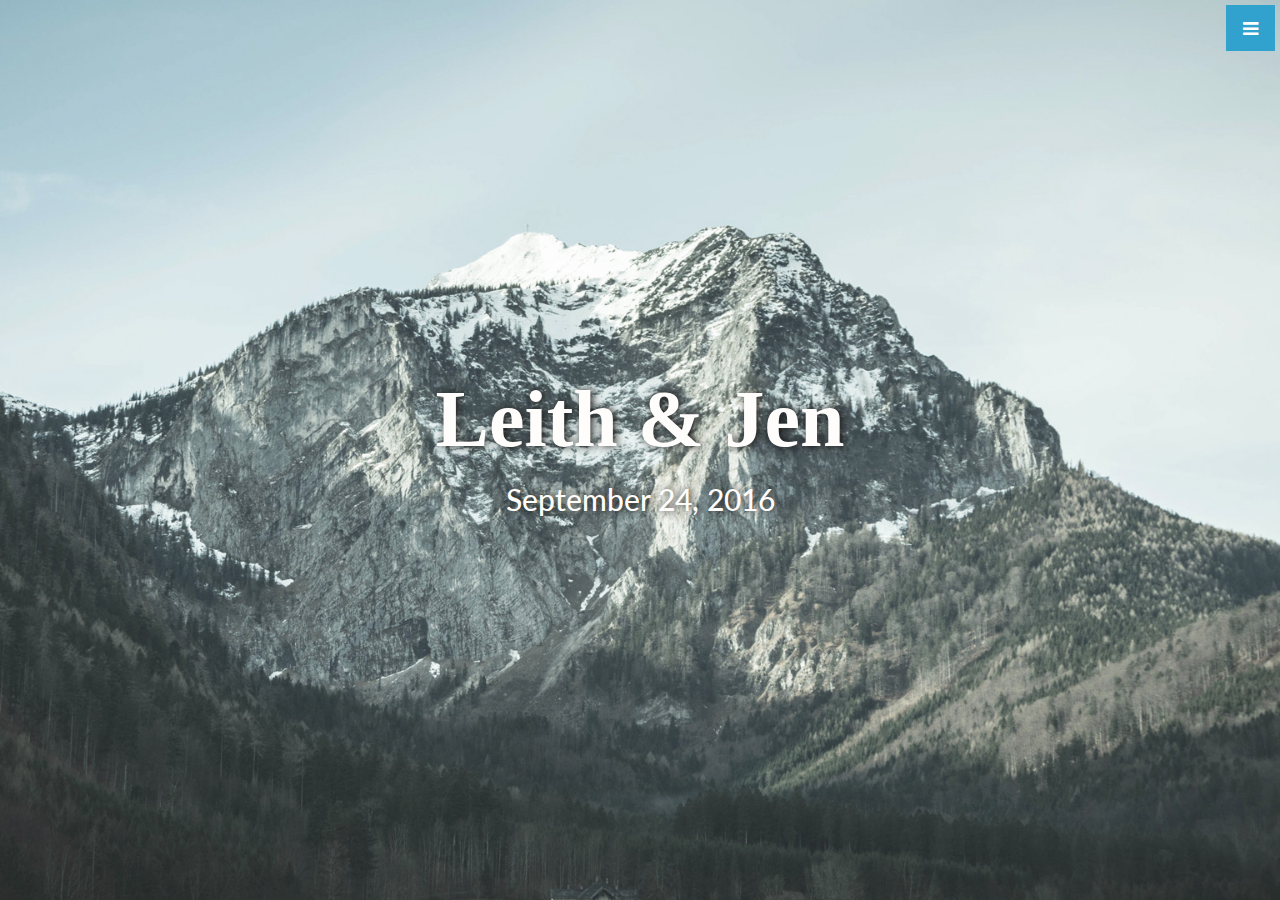
==== index.html @ 06c83283 "Leith & Jen" ====
<!DOCTYPE html>
<html lang="en">

<head>

    <meta charset="utf-8">
    <meta http-equiv="X-UA-Compatible" content="IE=edge">
    <meta name="viewport" content="width=device-width, initial-scale=1">
    <meta name="description" content="">
    <meta name="author" content="">

    <title>Leith &amp; Jen | September 2016</title>

    <!-- Bootstrap Core CSS -->
    <link href="css/bootstrap.min.css" rel="stylesheet">

    <!-- Custom CSS -->
    <link href="css/stylish-portfolio.css" rel="stylesheet">

    <!-- Custom Fonts -->
    <link href="font-awesome/css/font-awesome.min.css" rel="stylesheet" type="text/css">
    <link href='https://fonts.googleapis.com/css?family=Homemade+Apple|Lato:400,700,300' rel='stylesheet' type='text/css'>

    <!-- HTML5 Shim and Respond.js IE8 support of HTML5 elements and media queries -->
    <!-- WARNING: Respond.js doesn't work if you view the page via file:// -->
    <!--[if lt IE 9]>
        <script src="https://oss.maxcdn.com/libs/html5shiv/3.7.0/html5shiv.js"></script>
        <script src="https://oss.maxcdn.com/libs/respond.js/1.4.2/respond.min.js"></script>
    <![endif]-->

</head>

<body>

    <!-- Navigation -->
    <a id="menu-toggle" href="#" class="btn btn-dark btn-lg toggle"><i class="fa fa-bars"></i></a>
    <nav id="sidebar-wrapper">
        <ul class="sidebar-nav">
            <a id="menu-close" href="#" class="btn btn-light btn-lg pull-right toggle"><i class="fa fa-times"></i></a>
            <li class="sidebar-brand">
                <a href="index.html"  onclick = $("#menu-close").click(); >Leith &amp; Jen</a>
            </li>
            <li>
                <a href="index.html" onclick = $("#menu-close").click(); >Home</a>
            </li>
            <li>
                <a href="our-story.html" onclick = $("#menu-close").click(); >Our Story</a>
            </li>
            <li>
                <a href="wedding-party.html" onclick = $("#menu-close").click(); >The Wedding Party</a>
            </li>
            <li>
                <a href="location.html" onclick = $("#menu-close").click(); >Location &amp; Lodging</a>
            </li>
            <li>
                <a href="#" onclick = $("#menu-close").click(); >RSVP</a>
            </li>
        </ul>
    </nav>

    <!-- Header -->
    <header id="top" class="header">
        <div class="text-vertical-center">
            <h1>Leith &amp; Jen</h1>
            <h2>September 24, 2016</h2>
            <!--
            <br>
            <a href="#about" class="btn btn-dark btn-lg">Find Out More</a>
            -->
        </div>
    </header>

    <!-- About
    <section id="about" class="about">
        <div class="container">
            <div class="row">
                <div class="col-lg-12 text-center">
                    <h2>Stylish Portfolio is the perfect theme for your next project!</h2>
                    <p class="lead">This theme features some wonderful photography courtesy of <a target="_blank" href="http://join.deathtothestockphoto.com/">Death to the Stock Photo</a>.</p>
                </div>
            </div>
            -- /.row --
        </div>
        -- /.container --
    </section>

    -- Services --
    -- The circle icons use Font Awesome's stacked icon classes. For more information, visit http://fontawesome.io/examples/ --
    <section id="services" class="services bg-primary">
        <div class="container">
            <div class="row text-center">
                <div class="col-lg-10 col-lg-offset-1">
                    <h2>Our Services</h2>
                    <hr class="small">
                    <div class="row">
                        <div class="col-md-3 col-sm-6">
                            <div class="service-item">
                                <span class="fa-stack fa-4x">
                                <i class="fa fa-circle fa-stack-2x"></i>
                                <i class="fa fa-cloud fa-stack-1x text-primary"></i>
                            </span>
                                <h4>
                                    <strong>Service Name</strong>
                                </h4>
                                <p>Lorem ipsum dolor sit amet, consectetur adipisicing elit.</p>
                                <a href="#" class="btn btn-light">Learn More</a>
                            </div>
                        </div>
                        <div class="col-md-3 col-sm-6">
                            <div class="service-item">
                                <span class="fa-stack fa-4x">
                                <i class="fa fa-circle fa-stack-2x"></i>
                                <i class="fa fa-compass fa-stack-1x text-primary"></i>
                            </span>
                                <h4>
                                    <strong>Service Name</strong>
                                </h4>
                                <p>Lorem ipsum dolor sit amet, consectetur adipisicing elit.</p>
                                <a href="#" class="btn btn-light">Learn More</a>
                            </div>
                        </div>
                        <div class="col-md-3 col-sm-6">
                            <div class="service-item">
                                <span class="fa-stack fa-4x">
                                <i class="fa fa-circle fa-stack-2x"></i>
                                <i class="fa fa-flask fa-stack-1x text-primary"></i>
                            </span>
                                <h4>
                                    <strong>Service Name</strong>
                                </h4>
                                <p>Lorem ipsum dolor sit amet, consectetur adipisicing elit.</p>
                                <a href="#" class="btn btn-light">Learn More</a>
                            </div>
                        </div>
                        <div class="col-md-3 col-sm-6">
                            <div class="service-item">
                                <span class="fa-stack fa-4x">
                                <i class="fa fa-circle fa-stack-2x"></i>
                                <i class="fa fa-shield fa-stack-1x text-primary"></i>
                            </span>
                                <h4>
                                    <strong>Service Name</strong>
                                </h4>
                                <p>Lorem ipsum dolor sit amet, consectetur adipisicing elit.</p>
                                <a href="#" class="btn btn-light">Learn More</a>
                            </div>
                        </div>
                    </div>
                    -- /.row (nested) --
                </div>
                -- /.col-lg-10 --
            </div>
            -- /.row --
        </div>
        -- /.container --
    </section>

    -- Callout --
    <aside class="callout">
        <div class="text-vertical-center">
            <h1>Vertically Centered Text</h1>
        </div>
    </aside>

    -- Portfolio --
    <section id="portfolio" class="portfolio">
        <div class="container">
            <div class="row">
                <div class="col-lg-10 col-lg-offset-1 text-center">
                    <h2>Our Work</h2>
                    <hr class="small">
                    <div class="row">
                        <div class="col-md-6">
                            <div class="portfolio-item">
                                <a href="#">
                                    <img class="img-portfolio img-responsive" src="img/portfolio-1.jpg">
                                </a>
                            </div>
                        </div>
                        <div class="col-md-6">
                            <div class="portfolio-item">
                                <a href="#">
                                    <img class="img-portfolio img-responsive" src="img/portfolio-2.jpg">
                                </a>
                            </div>
                        </div>
                        <div class="col-md-6">
                            <div class="portfolio-item">
                                <a href="#">
                                    <img class="img-portfolio img-responsive" src="img/portfolio-3.jpg">
                                </a>
                            </div>
                        </div>
                        <div class="col-md-6">
                            <div class="portfolio-item">
                                <a href="#">
                                    <img class="img-portfolio img-responsive" src="img/portfolio-4.jpg">
                                </a>
                            </div>
                        </div>
                    </div>
                    -- /.row (nested) --
                    <a href="#" class="btn btn-dark">View More Items</a>
                </div>
                -- /.col-lg-10 --
            </div>
            -- /.row --
        </div>
        -- /.container --
    </section>

    -- Call to Action --
    <aside class="call-to-action bg-primary">
        <div class="container">
            <div class="row">
                <div class="col-lg-12 text-center">
                    <h3>The buttons below are impossible to resist.</h3>
                    <a href="#" class="btn btn-lg btn-light">Click Me!</a>
                    <a href="#" class="btn btn-lg btn-dark">Look at Me!</a>
                </div>
            </div>
        </div>
    </aside>
-->


    <!-- Footer --
    <footer>
        <div class="container">
            <div class="row">
                <div class="col-lg-10 col-lg-offset-1 text-center">
                    <h4><strong>Start Bootstrap</strong>
                    </h4>
                    <p>3481 Melrose Place<br>Beverly Hills, CA 90210</p>
                    <ul class="list-unstyled">
                        <li><i class="fa fa-phone fa-fw"></i> (123) 456-7890</li>
                        <li><i class="fa fa-envelope-o fa-fw"></i>  <a href="mailto:name@example.com">name@example.com</a>
                        </li>
                    </ul>
                    <br>
                    <ul class="list-inline">
                        <li>
                            <a href="#"><i class="fa fa-facebook fa-fw fa-3x"></i></a>
                        </li>
                        <li>
                            <a href="#"><i class="fa fa-twitter fa-fw fa-3x"></i></a>
                        </li>
                        <li>
                            <a href="#"><i class="fa fa-dribbble fa-fw fa-3x"></i></a>
                        </li>
                    </ul>
                    <hr class="small">
                    <p class="text-muted">Copyright &copy; Your Website 2014</p>
                </div>
            </div>
        </div>
    </footer>
    -->

    <!-- jQuery -->
    <script src="js/jquery.js"></script>

    <!-- Bootstrap Core JavaScript -->
    <script src="js/bootstrap.min.js"></script>

    <!-- Custom Theme JavaScript -->
    <script>
    // Closes the sidebar menu
    $("#menu-close").click(function(e) {
        e.preventDefault();
        $("#sidebar-wrapper").toggleClass("active");
    });

    // Opens the sidebar menu
    $("#menu-toggle").click(function(e) {
        e.preventDefault();
        $("#sidebar-wrapper").toggleClass("active");
    });

    // Scrolls to the selected menu item on the page
    $(function() {
        $('a[href*=#]:not([href=#])').click(function() {
            if (location.pathname.replace(/^\//, '') == this.pathname.replace(/^\//, '') || location.hostname == this.hostname) {

                var target = $(this.hash);
                target = target.length ? target : $('[name=' + this.hash.slice(1) + ']');
                if (target.length) {
                    $('html,body').animate({
                        scrollTop: target.offset().top
                    }, 1000);
                    return false;
                }
            }
        });
    });
    </script>

</body>

</html>
---- css/stylish-portfolio.css ----
/*!
 * Start Bootstrap - Stylish Portfolio Bootstrap Theme (http://startbootstrap.com)
 * Code licensed under the Apache License v2.0.
 * For details, see http://www.apache.org/licenses/LICENSE-2.0.
 */

/* Global Styles */

html,
body {
    width: 100%;
    height: 100%;
}

body {
    font-family: "Lato","Helvetica Neue",Helvetica,Arial,sans-serif;
    font-weight: 300;
    font-size: 1.6em;
    line-height: 1.5;
}

.header h1 {
    font-family: 'Homemade Apple', cursive;
}

.text-vertical-center {
    display: table-cell;
    text-align: center;
    vertical-align: middle;
}

.text-vertical-center h1 {
    margin: 0;
    padding: 0;
    font-size: 4.5em;
    font-weight: 700;
}

.bg-primary {
    background-color: #162c9f;
}

.text-muted {
    line-height: 1.4;
}

/* Custom Button Styles */

.btn-dark {
    border-radius: 0;
    color: #fff;
    background-color: #31a2ce;
}

.btn-dark:hover,
.btn-dark:focus,
.btn-dark:active {
    color: #fff;
    background-color: rgba(0,0,0,0.7);
}

.btn-light {
    border-radius: 0;
    color: #333;
    background-color: rgb(255,255,255);
}

.btn-light:hover,
.btn-light:focus,
.btn-light:active {
    color: #333;
    background-color: rgba(255,255,255,0.8);
}

/* Custom Horizontal Rule */

hr.small {
    max-width: 100px;
}

/* Side Menu */

#sidebar-wrapper {
    z-index: 1000;
    position: fixed;
    right: 0;
    width: 250px;
    height: 100%;
    margin-right: -250px;
    overflow-y: auto;
    background: #222;
    -webkit-transition: all 0.4s ease 0s;
    -moz-transition: all 0.4s ease 0s;
    -ms-transition: all 0.4s ease 0s;
    -o-transition: all 0.4s ease 0s;
    transition: all 0.4s ease 0s;
}

.sidebar-nav {
    position: absolute;
    top: 0;
    width: 250px;
    margin: 0;
    padding: 0;
    list-style: none;
}

.sidebar-nav li {
    text-indent: 20px;
    line-height: 40px;
}

.sidebar-nav li a {
    display: block;
    text-decoration: none;
    color: #999;
}

.sidebar-nav li a:hover {
    text-decoration: none;
    color: #fff;
    background: rgba(255,255,255,0.2);
}

.sidebar-nav li a:active,
.sidebar-nav li a:focus {
    text-decoration: none;
}

.sidebar-nav > .sidebar-brand {
    height: 55px;
    font-size: 18px;
    line-height: 55px;
}

.sidebar-nav > .sidebar-brand a {
    color: #999;
}

.sidebar-nav > .sidebar-brand a:hover {
    color: #fff;
    background: none;
}

#menu-toggle {
    z-index: 1;
    position: fixed;
    top: 0;
    right: 0;
}

#sidebar-wrapper.active {
    right: 250px;
    width: 250px;
    -webkit-transition: all 0.4s ease 0s;
    -moz-transition: all 0.4s ease 0s;
    -ms-transition: all 0.4s ease 0s;
    -o-transition: all 0.4s ease 0s;
    transition: all 0.4s ease 0s;
}

.toggle {
    margin: 5px 5px 0 0;
}

/* Header */

.header {
    color: #fefdfb;
    text-shadow: 2px 0px 9px #191715;
    display: table;
    position: relative;
    width: 100%;
    height: 100%;
    background: url(../img/bg.jpg) no-repeat center center scroll;
    -webkit-background-size: cover;
    -moz-background-size: cover;
    background-size: cover;
    -o-background-size: cover;
}

/* About */

.about {
    padding: 50px 0;
}

/* Services */

.services {
    padding: 50px 0;
}

.service-item {
    margin-bottom: 30px;
}

/* Callout */

.callout {
    display: table;
    width: 100%;
    height: 400px;
    color: #fff;
    background: url(../img/callout.jpg) no-repeat center center scroll;
    -webkit-background-size: cover;
    -moz-background-size: cover;
    background-size: cover;
    -o-background-size: cover;
}

/* Portfolio */

.portfolio {
    padding: 50px 0;
}

.portfolio-item {
    margin-bottom: 30px;
}

.img-portfolio {
    margin: 0 auto;
}

.img-portfolio:hover {
    opacity: 0.8;
}

/* Call to Action */

.call-to-action {
    padding: 50px 0;
}

.call-to-action .btn {
    margin: 10px;
}

/* Map */

.map {
    height: 500px;
}

@media(max-width:768px) {
    .map {
        height: 75%;
    }
}

/* Footer */

footer {
    padding: 100px 0;
}


@media(min-width:768px) {
    .header h1 {
        font-size: 80px;
    }
}
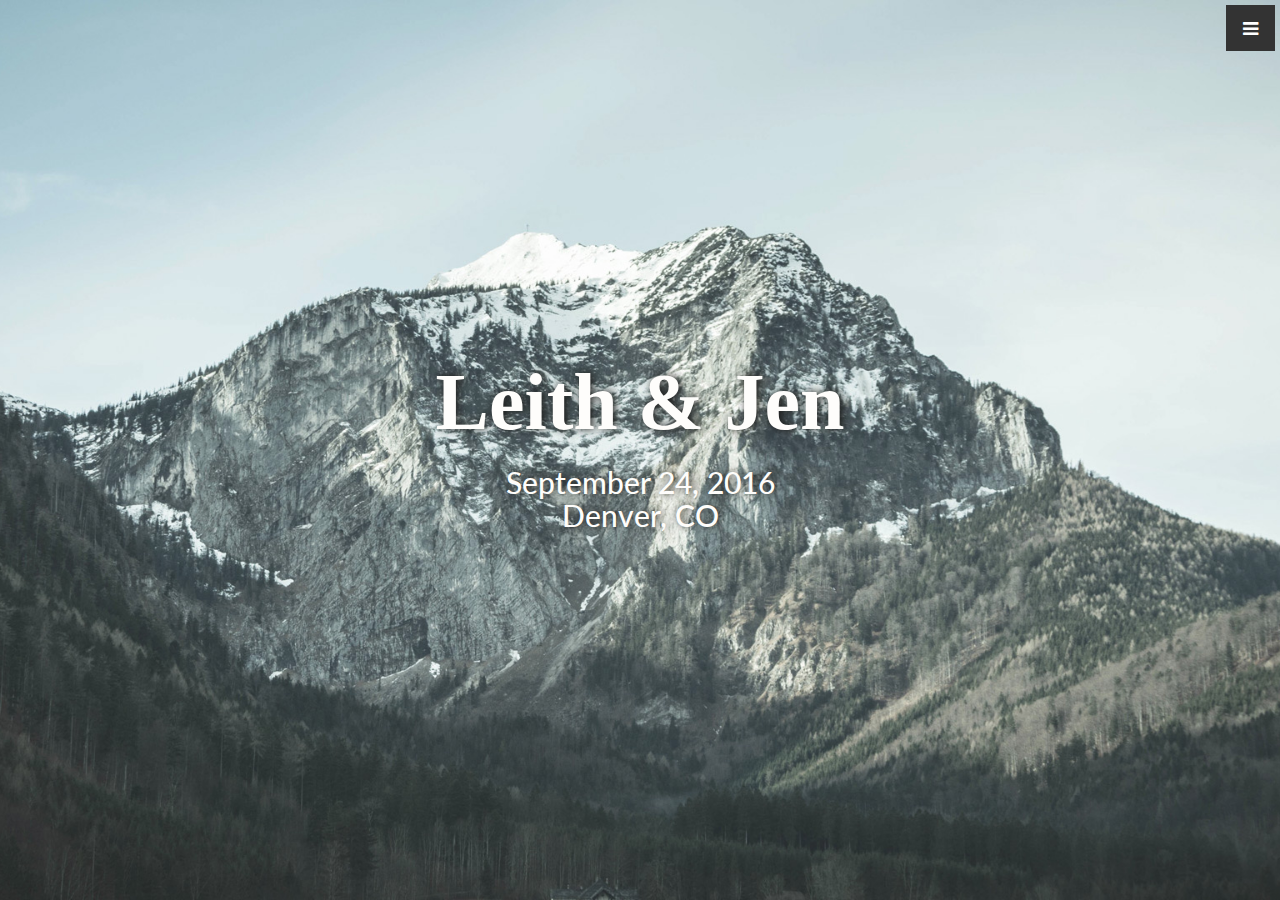
==== commit c2a64ed2: "Denver" ====
--- a/index.html
+++ b/index.html
@@ -62,7 +62,8 @@
     <header id="top" class="header">
         <div class="text-vertical-center">
             <h1>Leith &amp; Jen</h1>
-            <h2>September 24, 2016</h2>
+            <h2>September 24, 2016<br />
+                Denver, CO</h2>
             <!--
             <br>
             <a href="#about" class="btn btn-dark btn-lg">Find Out More</a>
--- a/css/stylish-portfolio.css
+++ b/css/stylish-portfolio.css
@@ -49,7 +49,7 @@
 .btn-dark {
     border-radius: 0;
     color: #fff;
-    background-color: #31a2ce;
+    background-color: #333;
 }
 
 .btn-dark:hover,
@@ -61,8 +61,8 @@
 
 .btn-light {
     border-radius: 0;
-    color: #333;
-    background-color: rgb(255,255,255);
+    color: #fff;
+    background-color: #31a2ce;
 }
 
 .btn-light:hover,
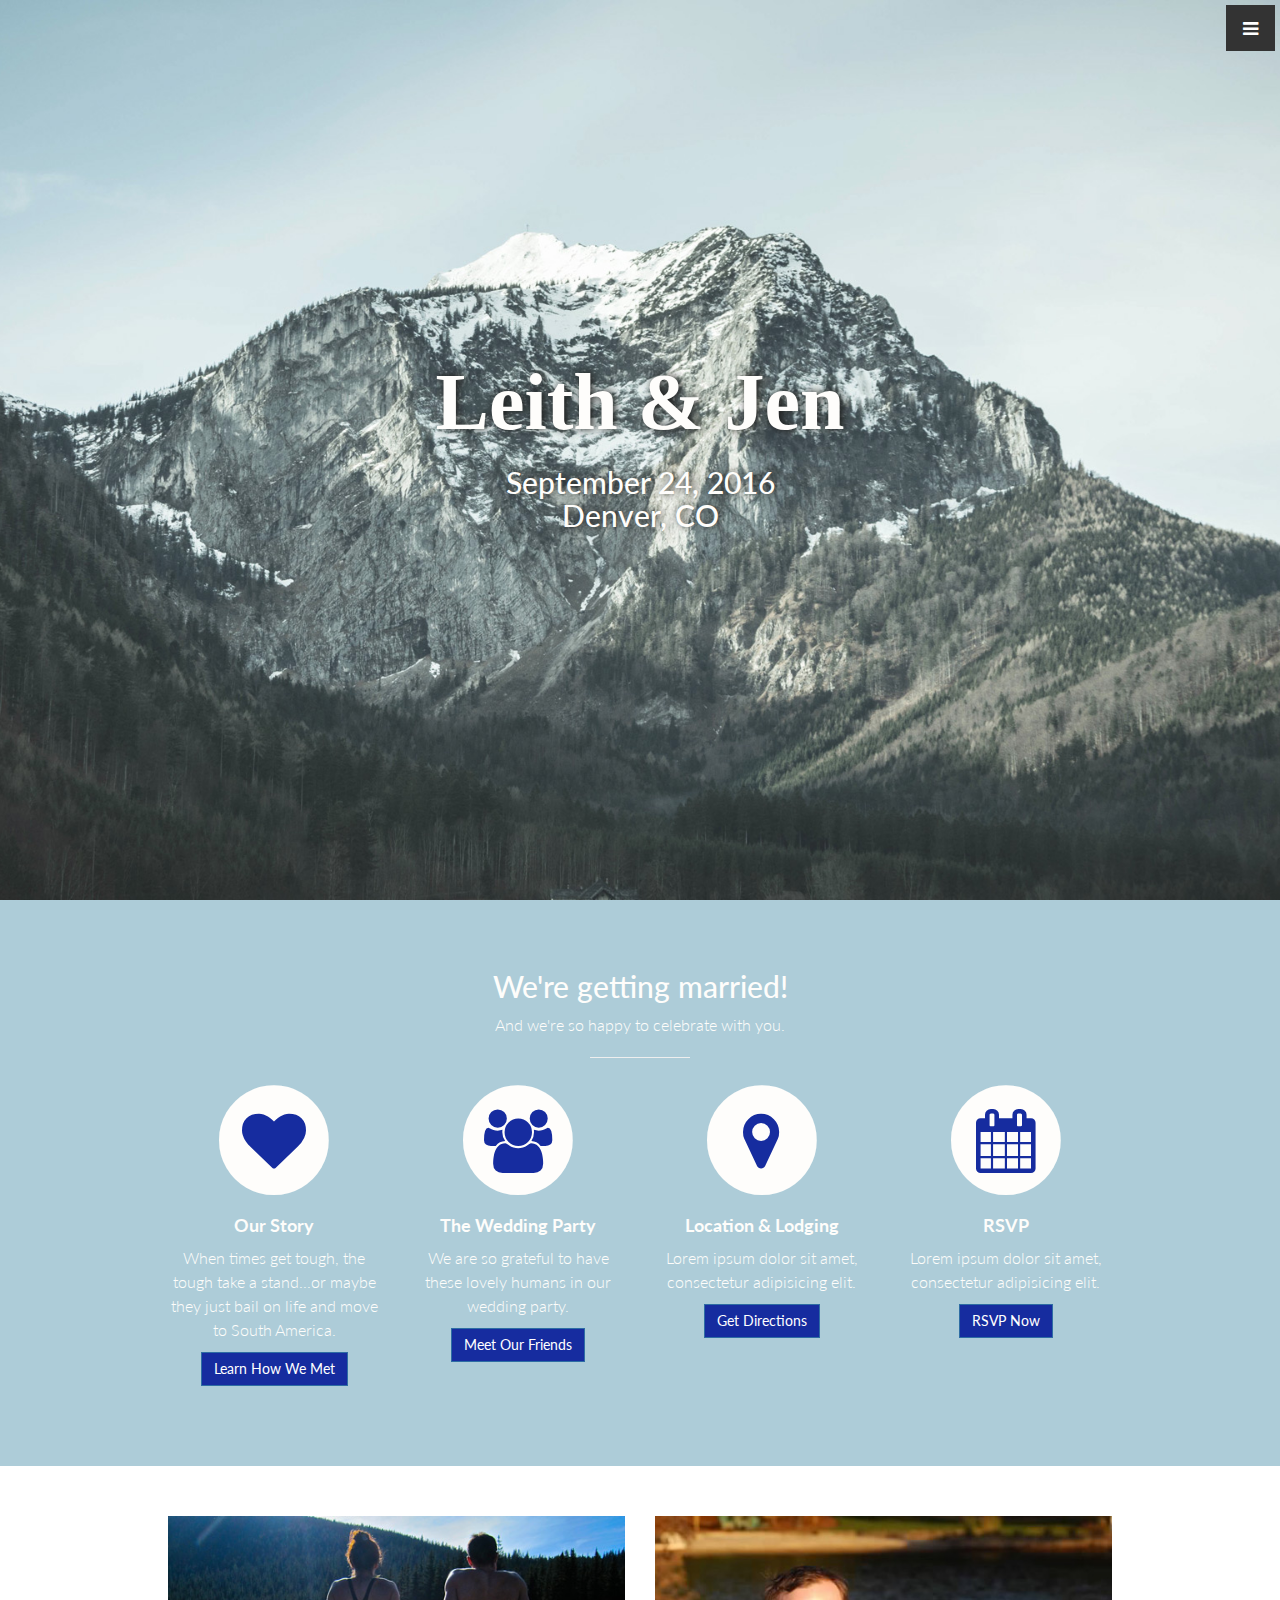
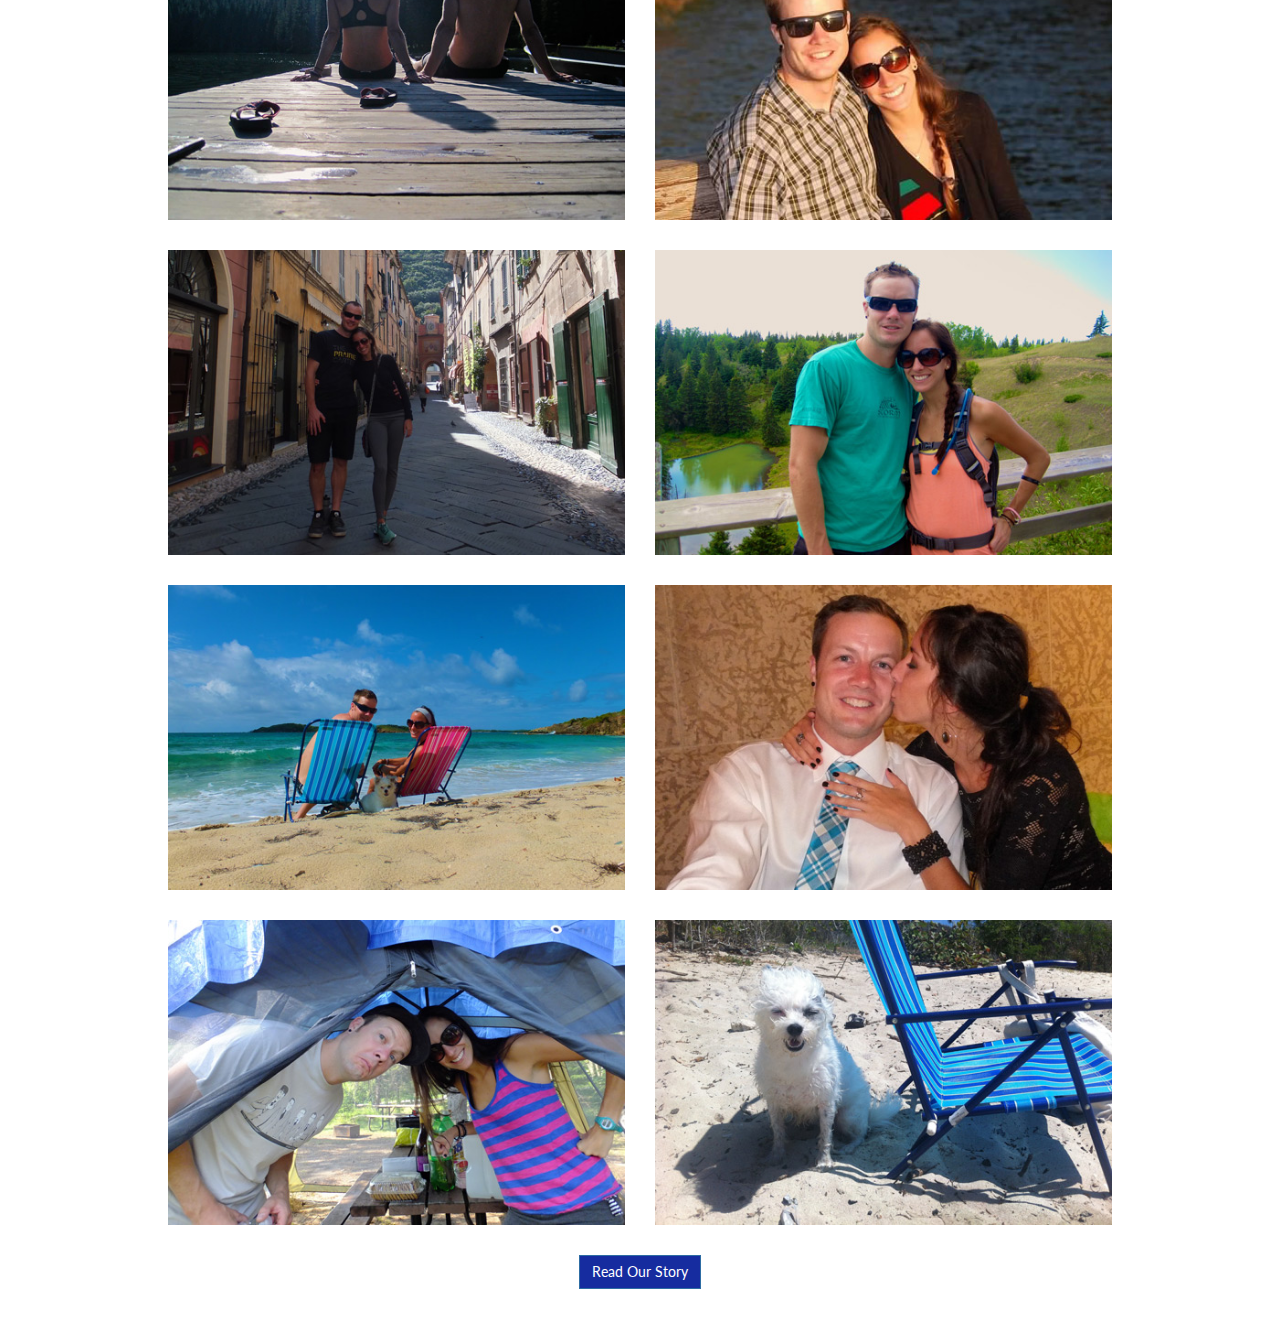
==== commit 3417c21f: "Homepage Edits" ====
--- a/index.html
+++ b/index.html
@@ -76,141 +76,156 @@
         <div class="container">
             <div class="row">
                 <div class="col-lg-12 text-center">
-                    <h2>Stylish Portfolio is the perfect theme for your next project!</h2>
-                    <p class="lead">This theme features some wonderful photography courtesy of <a target="_blank" href="http://join.deathtothestockphoto.com/">Death to the Stock Photo</a>.</p>
+                    <h2>Save the date...</h2>
+                    <p class="lead">Intro text.</p>
                 </div>
             </div>
             -- /.row --
         </div>
         -- /.container --
     </section>
-
-    -- Services --
-    -- The circle icons use Font Awesome's stacked icon classes. For more information, visit http://fontawesome.io/examples/ --
-    <section id="services" class="services bg-primary">
+-->
+
+    <!-- Services -->
+    <!-- The circle icons use Font Awesome's stacked icon classes. For more information, visit http://fontawesome.io/examples/ -->
+    <section id="services" class="services bg-light">
         <div class="container">
             <div class="row text-center">
                 <div class="col-lg-10 col-lg-offset-1">
-                    <h2>Our Services</h2>
+                    <h2>We're getting married!</h2>
+                    <p>And we're so happy to celebrate with you.</p>
                     <hr class="small">
                     <div class="row">
                         <div class="col-md-3 col-sm-6">
                             <div class="service-item">
                                 <span class="fa-stack fa-4x">
                                 <i class="fa fa-circle fa-stack-2x"></i>
-                                <i class="fa fa-cloud fa-stack-1x text-primary"></i>
+                                <i class="fa fa-heart fa-stack-1x text-primary"></i>
                             </span>
                                 <h4>
-                                    <strong>Service Name</strong>
+                                    <strong>Our Story</strong>
                                 </h4>
-                                <p>Lorem ipsum dolor sit amet, consectetur adipisicing elit.</p>
-                                <a href="#" class="btn btn-light">Learn More</a>
+                                <p>When times get tough, the tough take a stand...or maybe they just bail on life and move to South America.</p>
+                                <a href="our-story.html" class="btn btn-primary">Learn How We Met</a>
                             </div>
                         </div>
                         <div class="col-md-3 col-sm-6">
                             <div class="service-item">
                                 <span class="fa-stack fa-4x">
                                 <i class="fa fa-circle fa-stack-2x"></i>
-                                <i class="fa fa-compass fa-stack-1x text-primary"></i>
+                                <i class="fa fa-users fa-stack-1x text-primary"></i>
                             </span>
                                 <h4>
-                                    <strong>Service Name</strong>
+                                    <strong>The Wedding Party</strong>
                                 </h4>
-                                <p>Lorem ipsum dolor sit amet, consectetur adipisicing elit.</p>
-                                <a href="#" class="btn btn-light">Learn More</a>
+                                <p>We are so grateful to have these lovely humans in our wedding party.</p>
+                                <a href="wedding-party.html" class="btn btn-primary">Meet Our Friends</a>
                             </div>
                         </div>
                         <div class="col-md-3 col-sm-6">
                             <div class="service-item">
                                 <span class="fa-stack fa-4x">
                                 <i class="fa fa-circle fa-stack-2x"></i>
-                                <i class="fa fa-flask fa-stack-1x text-primary"></i>
+                                <i class="fa fa-map-marker fa-stack-1x text-primary"></i>
                             </span>
                                 <h4>
-                                    <strong>Service Name</strong>
+                                    <strong>Location &amp; Lodging</strong>
                                 </h4>
                                 <p>Lorem ipsum dolor sit amet, consectetur adipisicing elit.</p>
-                                <a href="#" class="btn btn-light">Learn More</a>
+                                <a href="location.html" class="btn btn-primary">Get Directions</a>
                             </div>
                         </div>
                         <div class="col-md-3 col-sm-6">
                             <div class="service-item">
                                 <span class="fa-stack fa-4x">
                                 <i class="fa fa-circle fa-stack-2x"></i>
-                                <i class="fa fa-shield fa-stack-1x text-primary"></i>
+                                <i class="fa fa-calendar fa-stack-1x text-primary"></i>
                             </span>
                                 <h4>
-                                    <strong>Service Name</strong>
+                                    <strong>RSVP</strong>
                                 </h4>
                                 <p>Lorem ipsum dolor sit amet, consectetur adipisicing elit.</p>
-                                <a href="#" class="btn btn-light">Learn More</a>
+                                <a href="#" class="btn btn-primary">RSVP Now</a>
                             </div>
                         </div>
                     </div>
-                    -- /.row (nested) --
-                </div>
-                -- /.col-lg-10 --
-            </div>
-            -- /.row --
-        </div>
-        -- /.container --
+                    <!-- /.row (nested) -->
+                </div>
+                <!-- /.col-lg-10 -->
+            </div>
+            <!-- /.row -->
+        </div>
+        <!-- /.container -->
     </section>
 
-    -- Callout --
+    <!-- Callout --
     <aside class="callout">
         <div class="text-vertical-center">
             <h1>Vertically Centered Text</h1>
         </div>
     </aside>
-
-    -- Portfolio --
+    -->
+
+    <!-- Portfolio -->
     <section id="portfolio" class="portfolio">
         <div class="container">
             <div class="row">
                 <div class="col-lg-10 col-lg-offset-1 text-center">
-                    <h2>Our Work</h2>
-                    <hr class="small">
+                    <!-- <h2>Our Work</h2>
+                    <hr class="small"> -->
                     <div class="row">
                         <div class="col-md-6">
                             <div class="portfolio-item">
-                                <a href="#">
-                                    <img class="img-portfolio img-responsive" src="img/portfolio-1.jpg">
-                                </a>
-                            </div>
-                        </div>
-                        <div class="col-md-6">
-                            <div class="portfolio-item">
-                                <a href="#">
-                                    <img class="img-portfolio img-responsive" src="img/portfolio-2.jpg">
-                                </a>
-                            </div>
-                        </div>
-                        <div class="col-md-6">
-                            <div class="portfolio-item">
-                                <a href="#">
-                                    <img class="img-portfolio img-responsive" src="img/portfolio-3.jpg">
-                                </a>
-                            </div>
-                        </div>
-                        <div class="col-md-6">
-                            <div class="portfolio-item">
-                                <a href="#">
-                                    <img class="img-portfolio img-responsive" src="img/portfolio-4.jpg">
-                                </a>
+                                <img class="img-portfolio img-responsive" src="img/Home-Feature-1.jpg">
+                            </div>
+                        </div>
+                        <div class="col-md-6">
+                            <div class="portfolio-item">
+                                <img class="img-portfolio img-responsive" src="img/Home-Feature-2.jpg">
+                            </div>
+                        </div>
+                        <div class="col-md-6">
+                            <div class="portfolio-item">
+                                <img class="img-portfolio img-responsive" src="img/Home-Feature-3.jpg">
+                            </div>
+                        </div>
+                        <div class="col-md-6">
+                            <div class="portfolio-item">
+                                <img class="img-portfolio img-responsive" src="img/Home-Feature-4.jpg">
+                            </div>
+                        </div>
+                        <div class="col-md-6">
+                            <div class="portfolio-item">
+                                <img class="img-portfolio img-responsive" src="img/Home-Feature-5.jpg">
+                            </div>
+                        </div>
+                        <div class="col-md-6">
+                            <div class="portfolio-item">
+                                <img class="img-portfolio img-responsive" src="img/Home-Feature-6.jpg">
+                            </div>
+                        </div>
+                        <div class="col-md-6">
+                            <div class="portfolio-item">
+                                <img class="img-portfolio img-responsive" src="img/Home-Feature-7.jpg">
+                            </div>
+                        </div>
+                        <div class="col-md-6">
+                            <div class="portfolio-item">
+                                <img class="img-portfolio img-responsive" src="img/Home-Feature-8.jpg">
                             </div>
                         </div>
                     </div>
-                    -- /.row (nested) --
-                    <a href="#" class="btn btn-dark">View More Items</a>
-                </div>
-                -- /.col-lg-10 --
-            </div>
-            -- /.row --
-        </div>
-        -- /.container --
+                    <!-- /.row (nested) -->
+                    <a href="our-story.html" class="btn btn-primary">Read Our Story</a>
+                </div>
+                <!-- /.col-lg-10 -->
+            </div>
+            <!-- /.row -->
+        </div>
+        <!-- /.container -->
     </section>
 
-    -- Call to Action --
+    <!-- Call to Action --
     <aside class="call-to-action bg-primary">
         <div class="container">
             <div class="row">
@@ -222,10 +237,9 @@
             </div>
         </div>
     </aside>
--->
-
-
-    <!-- Footer --
+
+
+    -- Footer --
     <footer>
         <div class="container">
             <div class="row">
--- a/css/stylish-portfolio.css
+++ b/css/stylish-portfolio.css
@@ -40,6 +40,21 @@
     background-color: #162c9f;
 }
 
+.bg-light {
+    background-color: #adccd8;
+    color: #fefdfb;
+}
+
+.text-primary {
+    color: #162c9f;
+}
+
+.btn-primary {
+    border-radius: 0;
+    color: #fff;
+    background-color: #162c9f;
+}
+
 .text-muted {
     line-height: 1.4;
 }
@@ -61,8 +76,8 @@
 
 .btn-light {
     border-radius: 0;
-    color: #fff;
-    background-color: #31a2ce;
+    color: #fefdfb;
+    background-color: #adccd8;
 }
 
 .btn-light:hover,
@@ -223,9 +238,11 @@
     margin: 0 auto;
 }
 
+/*
 .img-portfolio:hover {
     opacity: 0.8;
 }
+*/
 
 /* Call to Action */
 
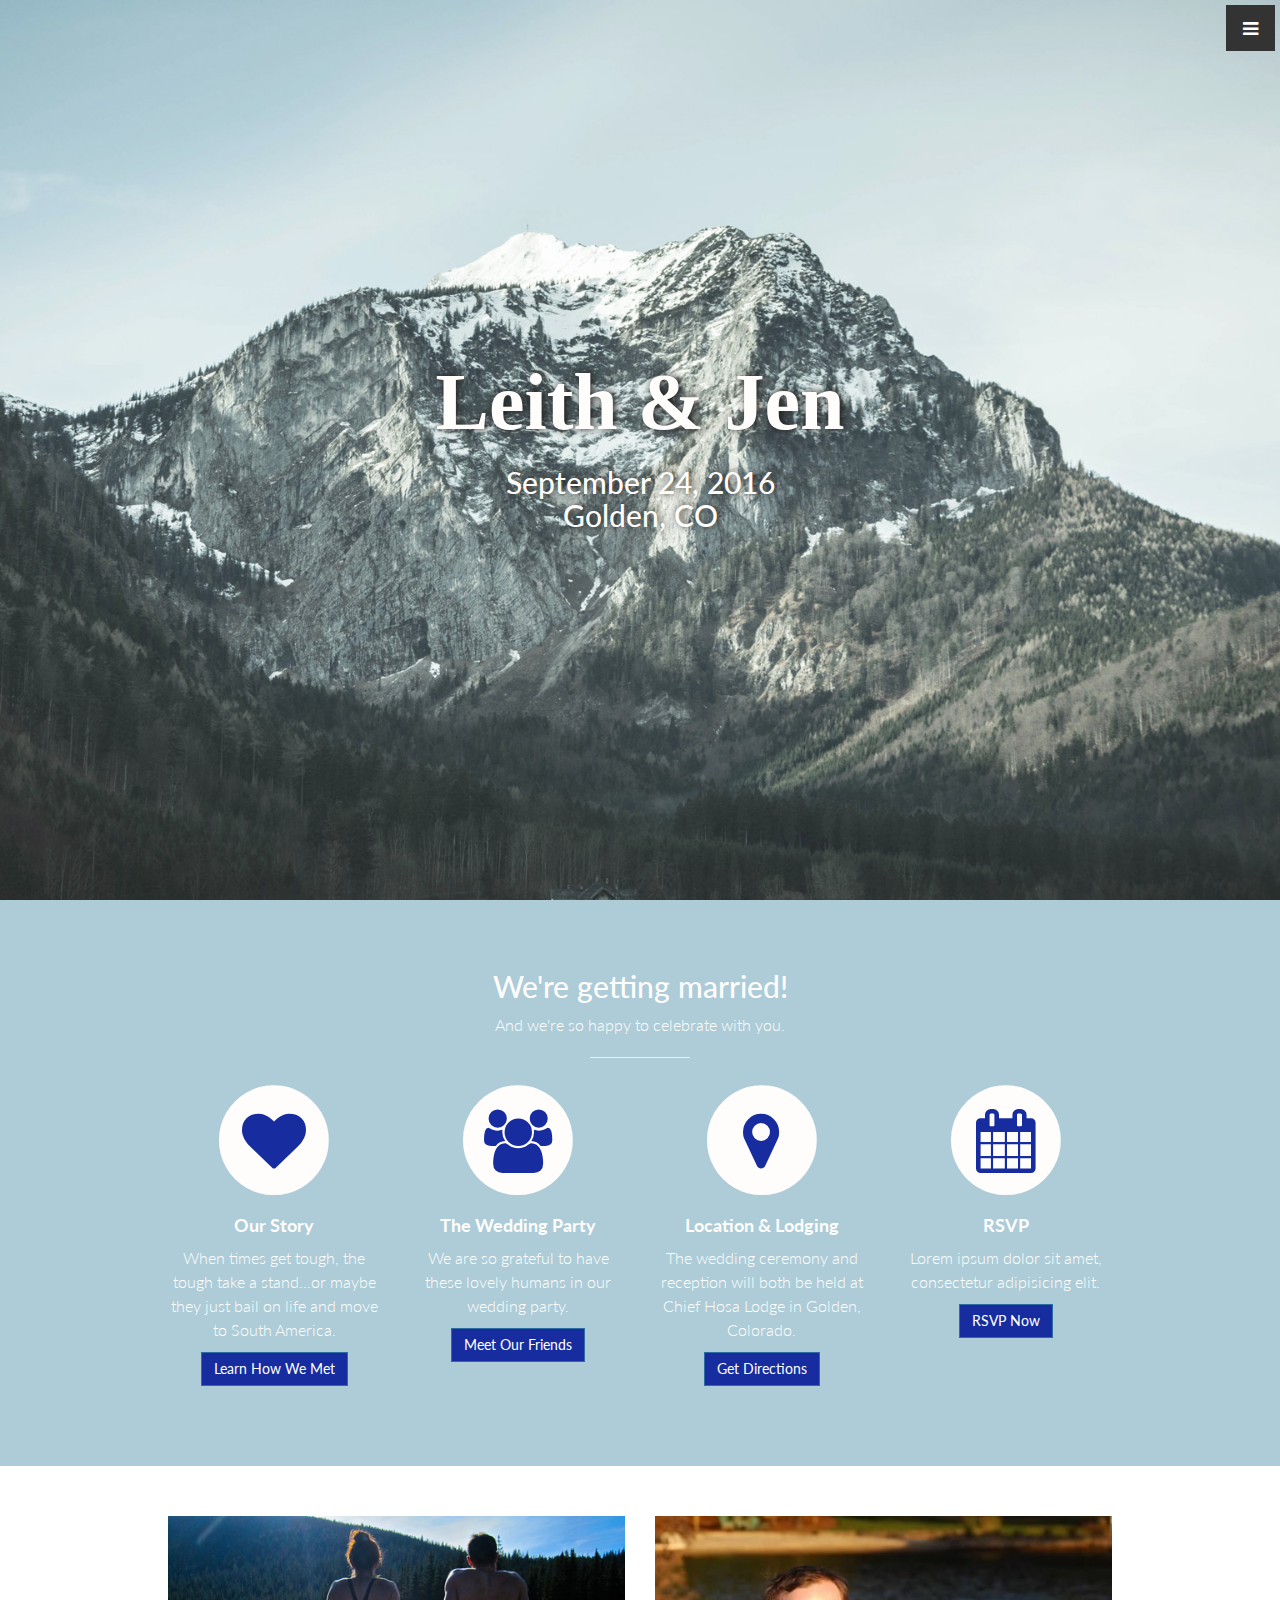
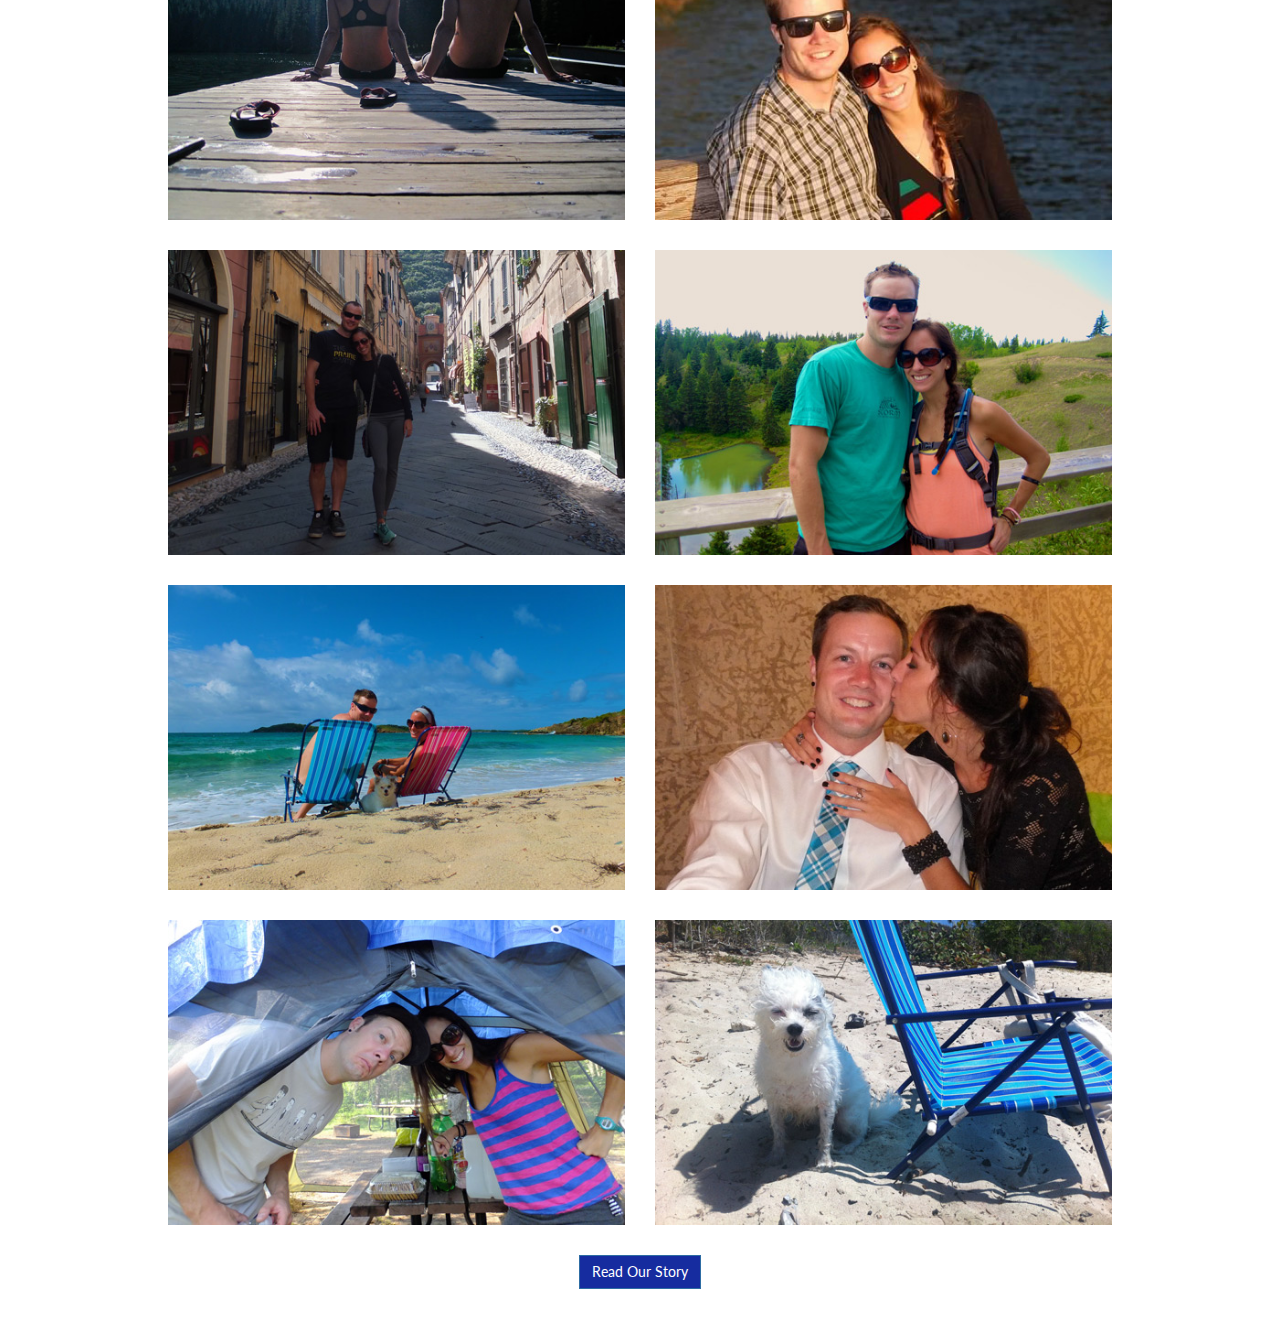
==== commit b5bbbef8: "Penn Updates" ====
--- a/index.html
+++ b/index.html
@@ -9,7 +9,7 @@
     <meta name="description" content="">
     <meta name="author" content="">
 
-    <title>Leith &amp; Jen | September 2016</title>
+    <title>Leith &amp; Jen | September 24, 2016</title>
 
     <!-- Bootstrap Core CSS -->
     <link href="css/bootstrap.min.css" rel="stylesheet">
@@ -53,7 +53,7 @@
                 <a href="location.html" onclick = $("#menu-close").click(); >Location &amp; Lodging</a>
             </li>
             <li>
-                <a href="#" onclick = $("#menu-close").click(); >RSVP</a>
+                <a href="rsvp.html" onclick = $("#menu-close").click(); >RSVP</a>
             </li>
         </ul>
     </nav>
@@ -63,7 +63,7 @@
         <div class="text-vertical-center">
             <h1>Leith &amp; Jen</h1>
             <h2>September 24, 2016<br />
-                Denver, CO</h2>
+                Golden, CO</h2>
             <!--
             <br>
             <a href="#about" class="btn btn-dark btn-lg">Find Out More</a>
@@ -131,7 +131,7 @@
                                 <h4>
                                     <strong>Location &amp; Lodging</strong>
                                 </h4>
-                                <p>Lorem ipsum dolor sit amet, consectetur adipisicing elit.</p>
+                                <p>The wedding ceremony and reception will both be held at Chief Hosa Lodge in Golden, Colorado.</p>
                                 <a href="location.html" class="btn btn-primary">Get Directions</a>
                             </div>
                         </div>
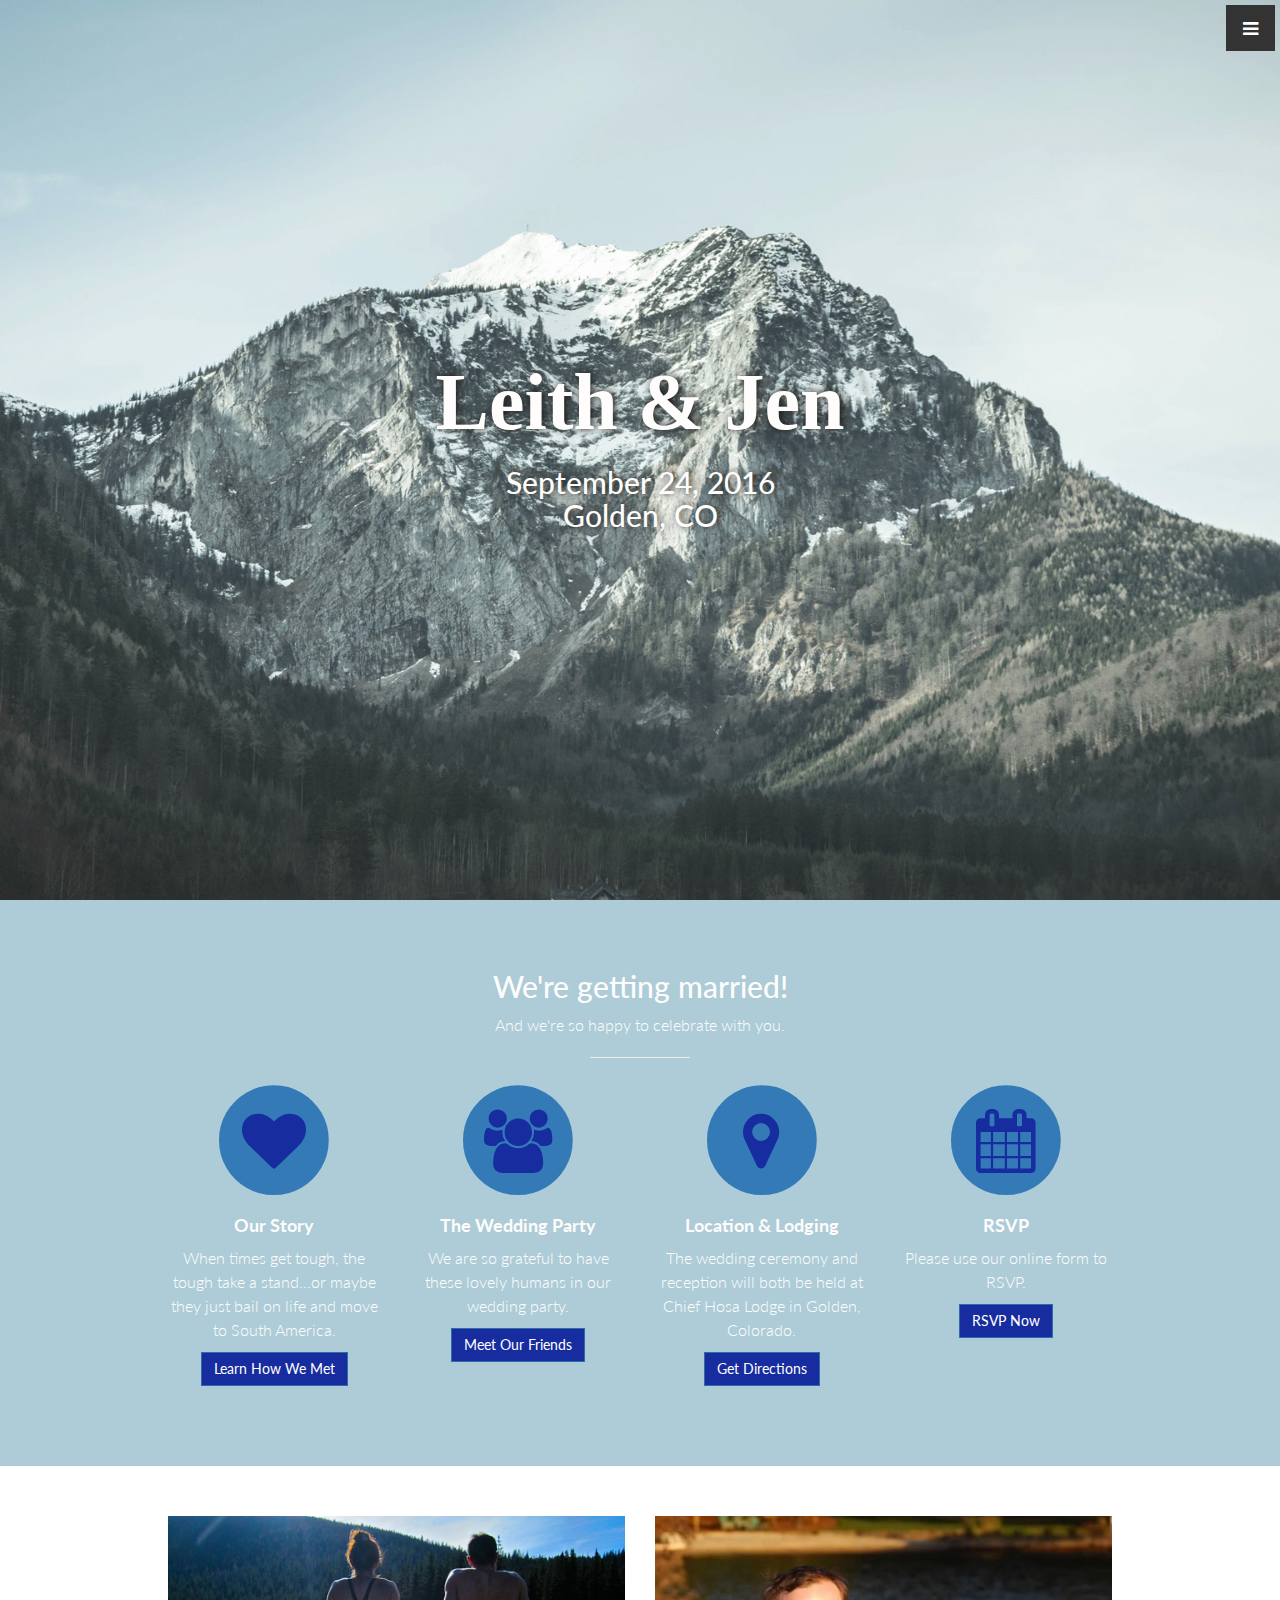
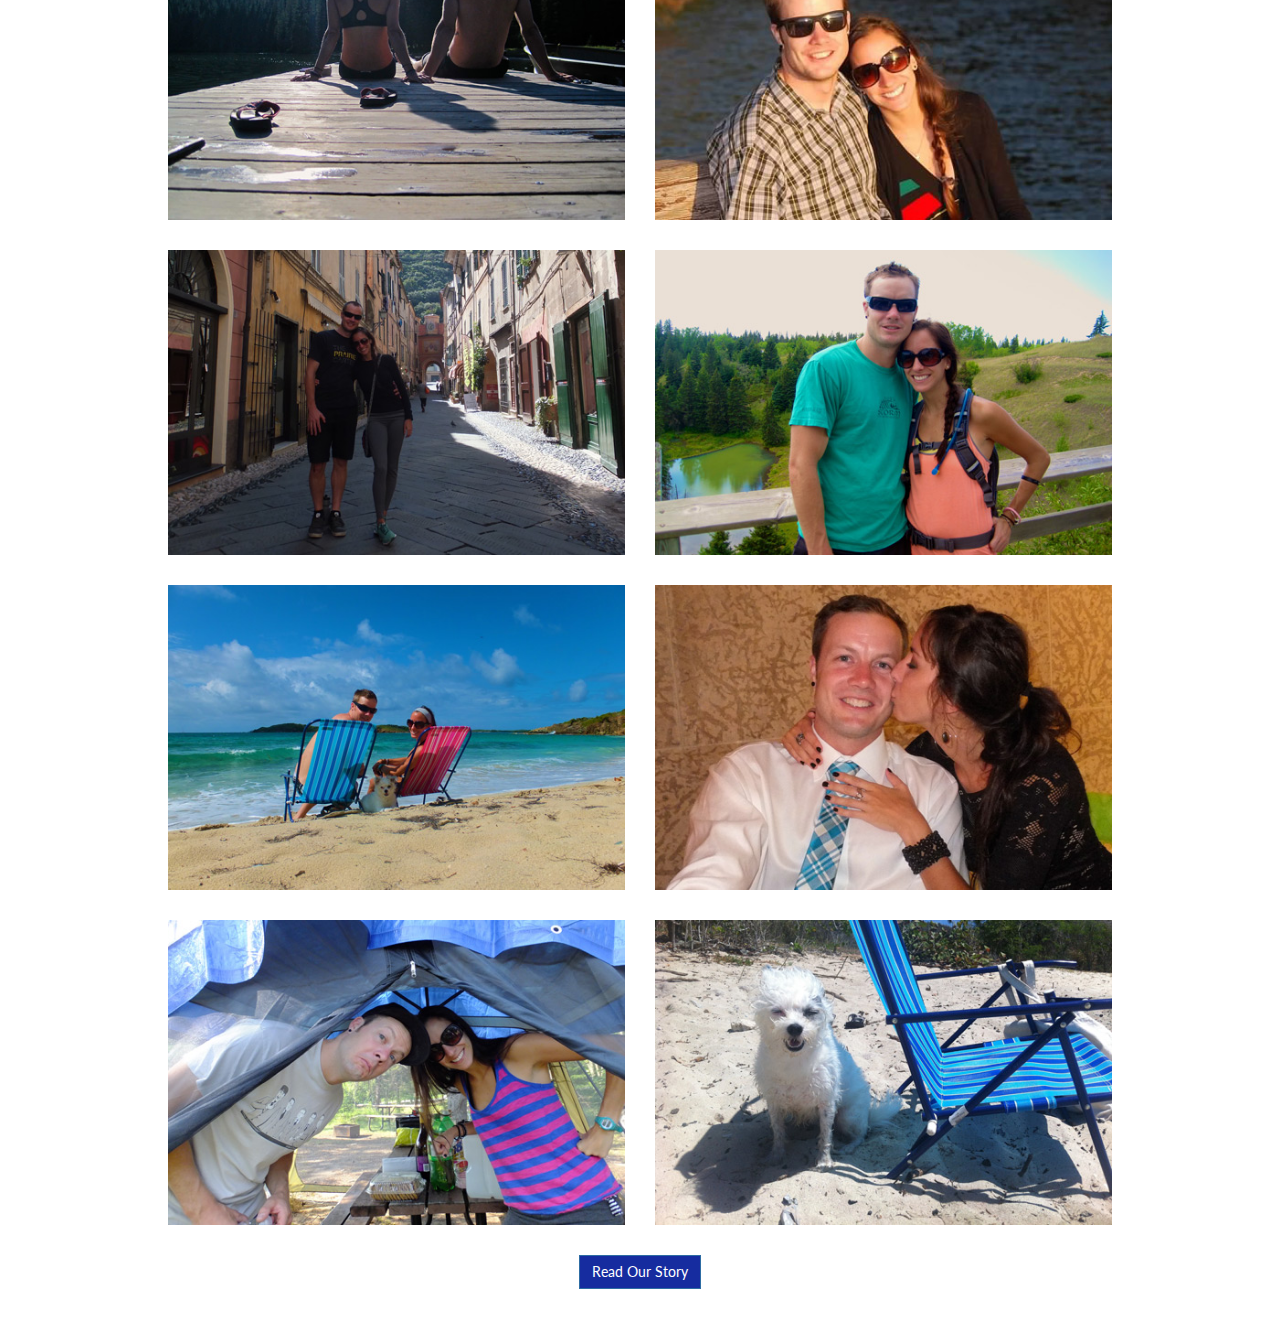
==== commit 0155dbdb: "Jen Edits" ====
--- a/index.html
+++ b/index.html
@@ -64,27 +64,8 @@
             <h1>Leith &amp; Jen</h1>
             <h2>September 24, 2016<br />
                 Golden, CO</h2>
-            <!--
-            <br>
-            <a href="#about" class="btn btn-dark btn-lg">Find Out More</a>
-            -->
         </div>
     </header>
-
-    <!-- About
-    <section id="about" class="about">
-        <div class="container">
-            <div class="row">
-                <div class="col-lg-12 text-center">
-                    <h2>Save the date...</h2>
-                    <p class="lead">Intro text.</p>
-                </div>
-            </div>
-            -- /.row --
-        </div>
-        -- /.container --
-    </section>
--->
 
     <!-- Services -->
     <!-- The circle icons use Font Awesome's stacked icon classes. For more information, visit http://fontawesome.io/examples/ -->
@@ -98,10 +79,12 @@
                     <div class="row">
                         <div class="col-md-3 col-sm-6">
                             <div class="service-item">
-                                <span class="fa-stack fa-4x">
-                                <i class="fa fa-circle fa-stack-2x"></i>
-                                <i class="fa fa-heart fa-stack-1x text-primary"></i>
-                            </span>
+                                <a href="our-story.html">
+                                    <span class="fa-stack fa-4x">
+                                        <i class="fa fa-circle fa-stack-2x"></i>
+                                        <i class="fa fa-heart fa-stack-1x text-primary"></i>
+                                    </span>
+                                </a>
                                 <h4>
                                     <strong>Our Story</strong>
                                 </h4>
@@ -111,10 +94,12 @@
                         </div>
                         <div class="col-md-3 col-sm-6">
                             <div class="service-item">
-                                <span class="fa-stack fa-4x">
-                                <i class="fa fa-circle fa-stack-2x"></i>
-                                <i class="fa fa-users fa-stack-1x text-primary"></i>
-                            </span>
+                                <a href="wedding-party.html">
+                                    <span class="fa-stack fa-4x">
+                                        <i class="fa fa-circle fa-stack-2x"></i>
+                                        <i class="fa fa-users fa-stack-1x text-primary"></i>
+                                    </span>
+                                </a>
                                 <h4>
                                     <strong>The Wedding Party</strong>
                                 </h4>
@@ -124,10 +109,12 @@
                         </div>
                         <div class="col-md-3 col-sm-6">
                             <div class="service-item">
-                                <span class="fa-stack fa-4x">
-                                <i class="fa fa-circle fa-stack-2x"></i>
-                                <i class="fa fa-map-marker fa-stack-1x text-primary"></i>
-                            </span>
+                                <a href="location.html">
+                                    <span class="fa-stack fa-4x">
+                                        <i class="fa fa-circle fa-stack-2x"></i>
+                                        <i class="fa fa-map-marker fa-stack-1x text-primary"></i>
+                                    </span>
+                                </a>
                                 <h4>
                                     <strong>Location &amp; Lodging</strong>
                                 </h4>
@@ -137,15 +124,17 @@
                         </div>
                         <div class="col-md-3 col-sm-6">
                             <div class="service-item">
-                                <span class="fa-stack fa-4x">
-                                <i class="fa fa-circle fa-stack-2x"></i>
-                                <i class="fa fa-calendar fa-stack-1x text-primary"></i>
-                            </span>
+                                <a href="rsvp.html">
+                                    <span class="fa-stack fa-4x">
+                                        <i class="fa fa-circle fa-stack-2x"></i>
+                                        <i class="fa fa-calendar fa-stack-1x text-primary"></i>
+                                    </span>
+                                </a>
                                 <h4>
                                     <strong>RSVP</strong>
                                 </h4>
-                                <p>Lorem ipsum dolor sit amet, consectetur adipisicing elit.</p>
-                                <a href="#" class="btn btn-primary">RSVP Now</a>
+                                <p>Please use our online form to RSVP.</p>
+                                <a href="rsvp.html" class="btn btn-primary">RSVP Now</a>
                             </div>
                         </div>
                     </div>
@@ -157,14 +146,6 @@
         </div>
         <!-- /.container -->
     </section>
-
-    <!-- Callout --
-    <aside class="callout">
-        <div class="text-vertical-center">
-            <h1>Vertically Centered Text</h1>
-        </div>
-    </aside>
-    -->
 
     <!-- Portfolio -->
     <section id="portfolio" class="portfolio">
@@ -224,53 +205,6 @@
         </div>
         <!-- /.container -->
     </section>
-
-    <!-- Call to Action --
-    <aside class="call-to-action bg-primary">
-        <div class="container">
-            <div class="row">
-                <div class="col-lg-12 text-center">
-                    <h3>The buttons below are impossible to resist.</h3>
-                    <a href="#" class="btn btn-lg btn-light">Click Me!</a>
-                    <a href="#" class="btn btn-lg btn-dark">Look at Me!</a>
-                </div>
-            </div>
-        </div>
-    </aside>
-
-
-    -- Footer --
-    <footer>
-        <div class="container">
-            <div class="row">
-                <div class="col-lg-10 col-lg-offset-1 text-center">
-                    <h4><strong>Start Bootstrap</strong>
-                    </h4>
-                    <p>3481 Melrose Place<br>Beverly Hills, CA 90210</p>
-                    <ul class="list-unstyled">
-                        <li><i class="fa fa-phone fa-fw"></i> (123) 456-7890</li>
-                        <li><i class="fa fa-envelope-o fa-fw"></i>  <a href="mailto:name@example.com">name@example.com</a>
-                        </li>
-                    </ul>
-                    <br>
-                    <ul class="list-inline">
-                        <li>
-                            <a href="#"><i class="fa fa-facebook fa-fw fa-3x"></i></a>
-                        </li>
-                        <li>
-                            <a href="#"><i class="fa fa-twitter fa-fw fa-3x"></i></a>
-                        </li>
-                        <li>
-                            <a href="#"><i class="fa fa-dribbble fa-fw fa-3x"></i></a>
-                        </li>
-                    </ul>
-                    <hr class="small">
-                    <p class="text-muted">Copyright &copy; Your Website 2014</p>
-                </div>
-            </div>
-        </div>
-    </footer>
-    -->
 
     <!-- jQuery -->
     <script src="js/jquery.js"></script>
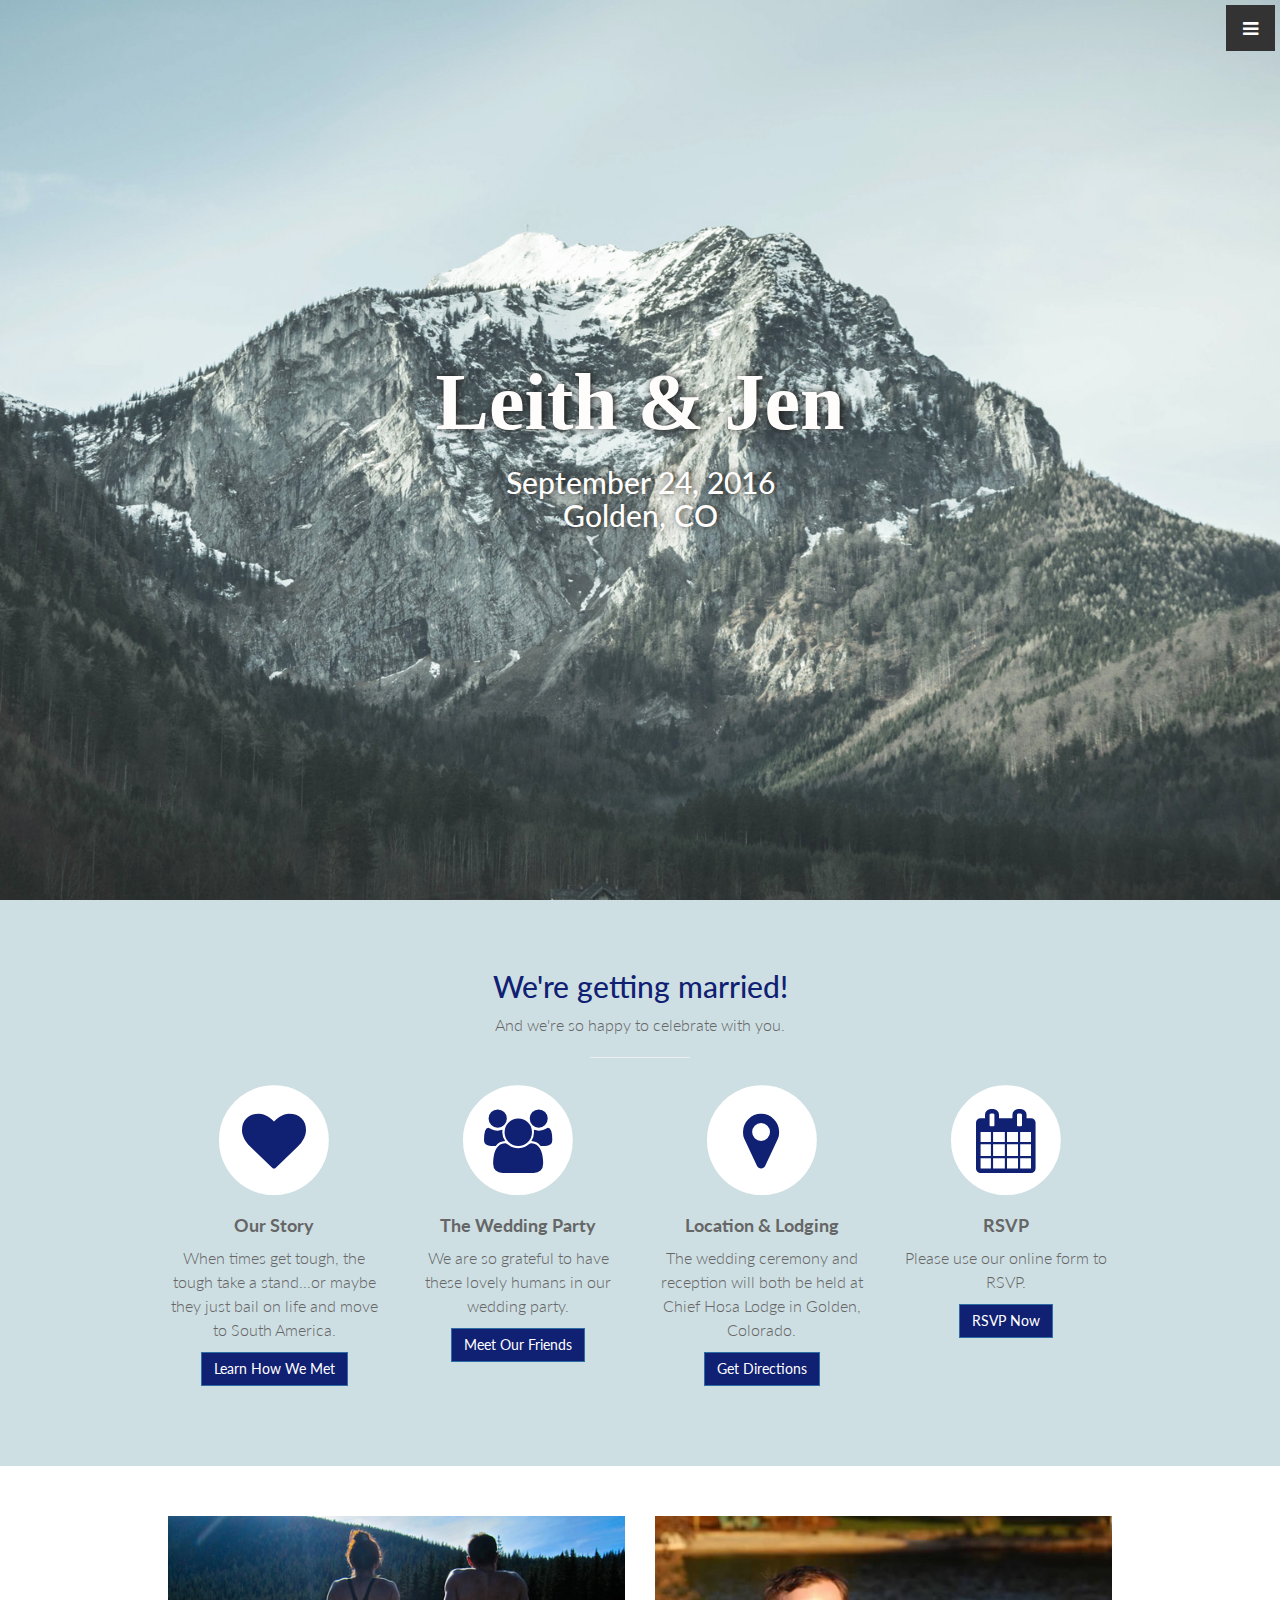
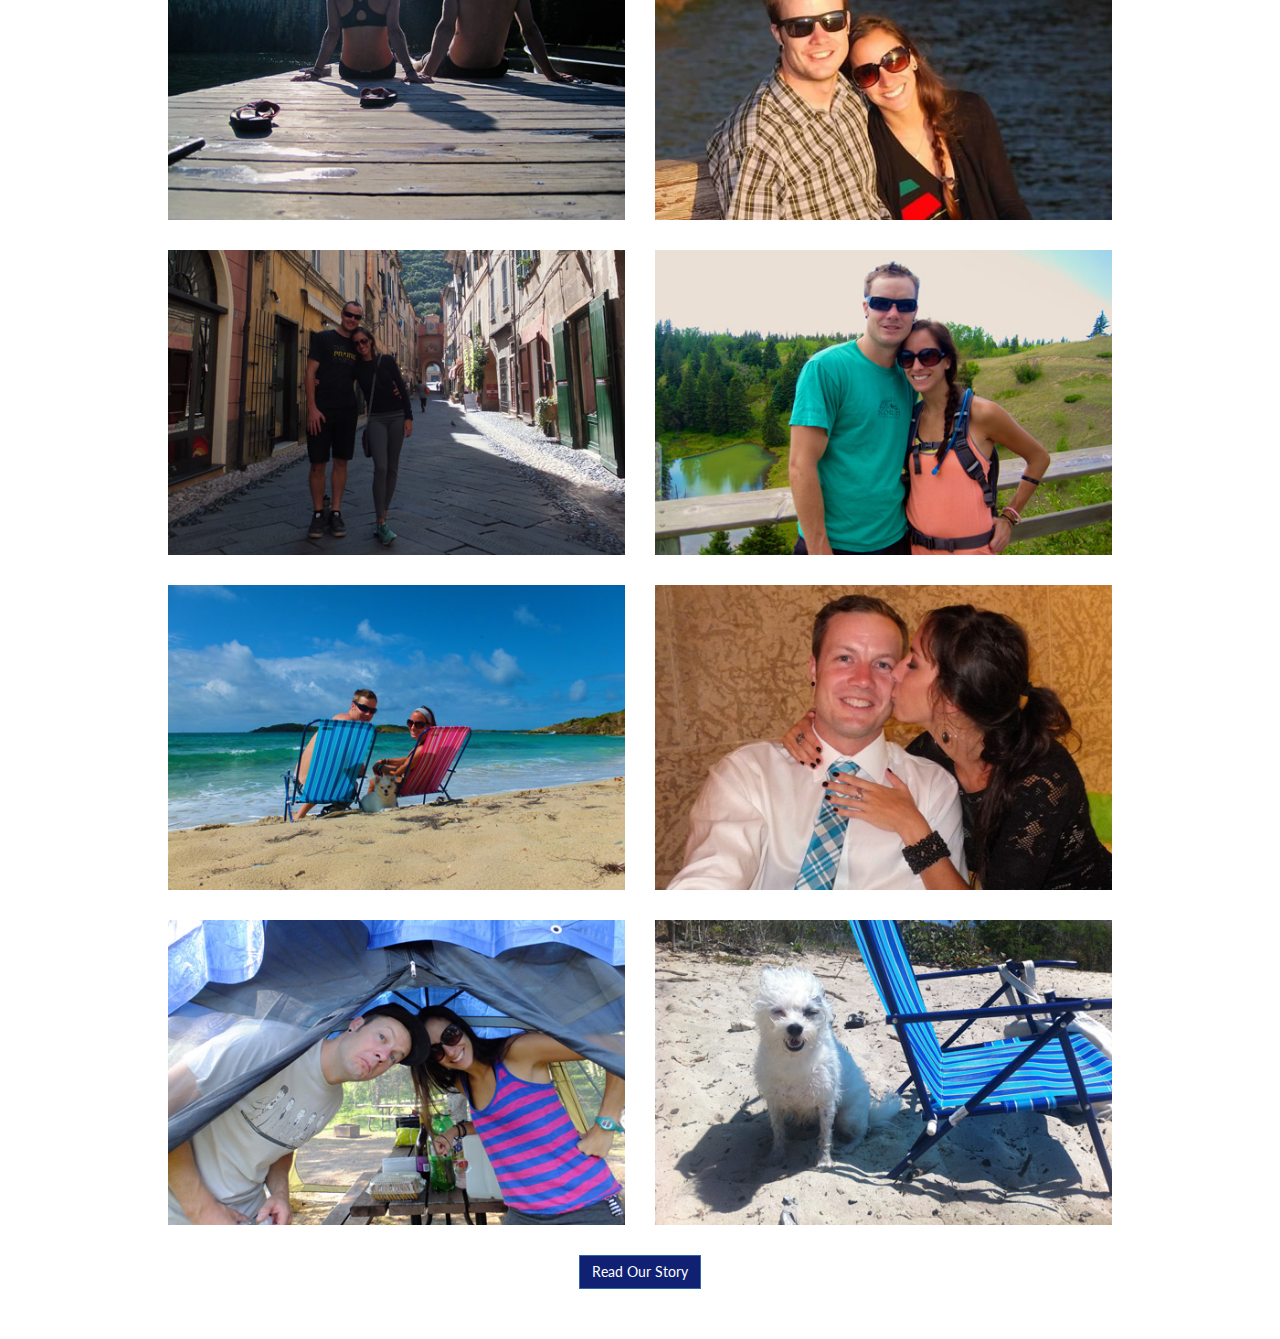
==== commit d9ac6c86: "Color Edits" ====
--- a/index.html
+++ b/index.html
@@ -73,7 +73,7 @@
         <div class="container">
             <div class="row text-center">
                 <div class="col-lg-10 col-lg-offset-1">
-                    <h2>We're getting married!</h2>
+                    <h2 class="text-primary">We're getting married!</h2>
                     <p>And we're so happy to celebrate with you.</p>
                     <hr class="small">
                     <div class="row">
--- a/css/stylish-portfolio.css
+++ b/css/stylish-portfolio.css
@@ -23,6 +23,10 @@
     font-family: 'Homemade Apple', cursive;
 }
 
+#services a {
+    color:  white;
+}
+
 .text-vertical-center {
     display: table-cell;
     text-align: center;
@@ -37,22 +41,22 @@
 }
 
 .bg-primary {
-    background-color: #162c9f;
+    background-color: #102072;
 }
 
 .bg-light {
-    background-color: #adccd8;
-    color: #fefdfb;
+    background-color: #cddfe3;
+    color: #666;
 }
 
 .text-primary {
-    color: #162c9f;
+    color: #102072;
 }
 
 .btn-primary {
     border-radius: 0;
     color: #fff;
-    background-color: #162c9f;
+    background-color: #102072;
 }
 
 .text-muted {
@@ -76,8 +80,8 @@
 
 .btn-light {
     border-radius: 0;
-    color: #fefdfb;
-    background-color: #adccd8;
+    background-color: #cddfe3;
+    color: #666;
 }
 
 .btn-light:hover,
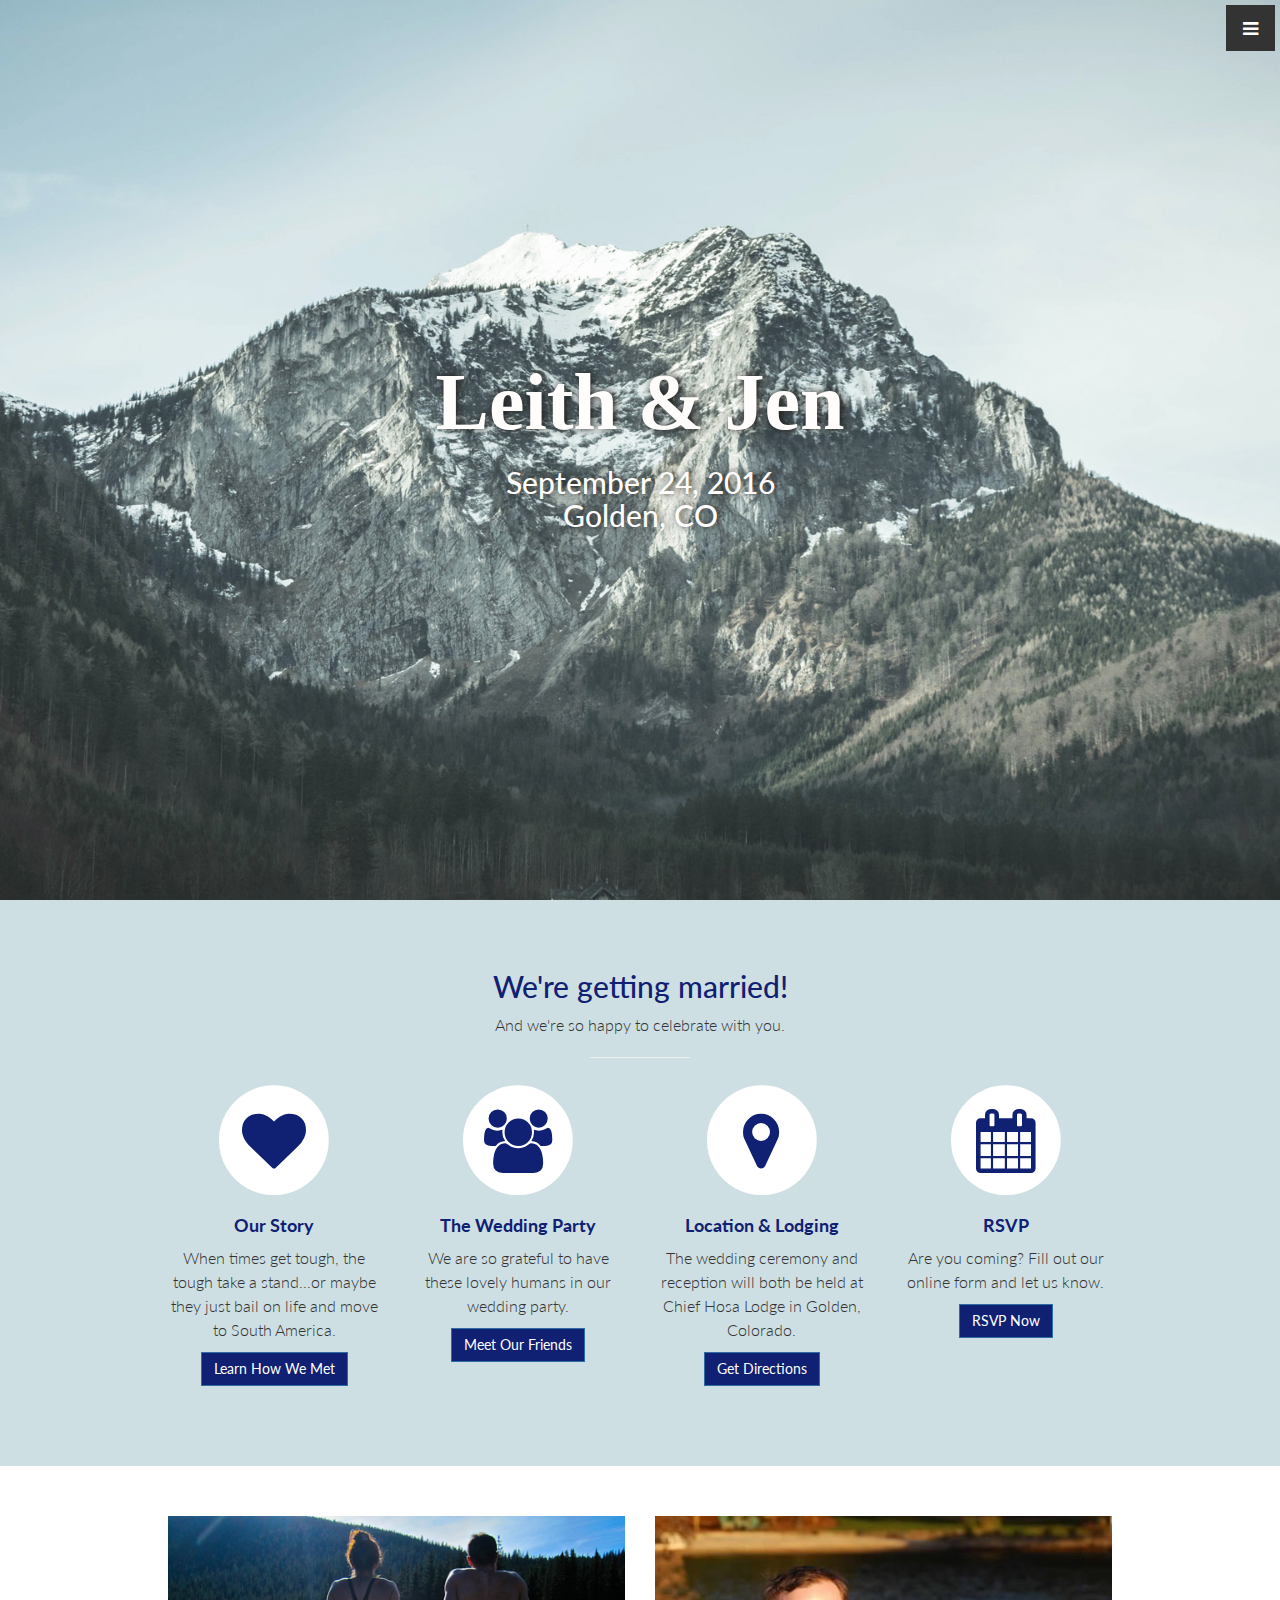
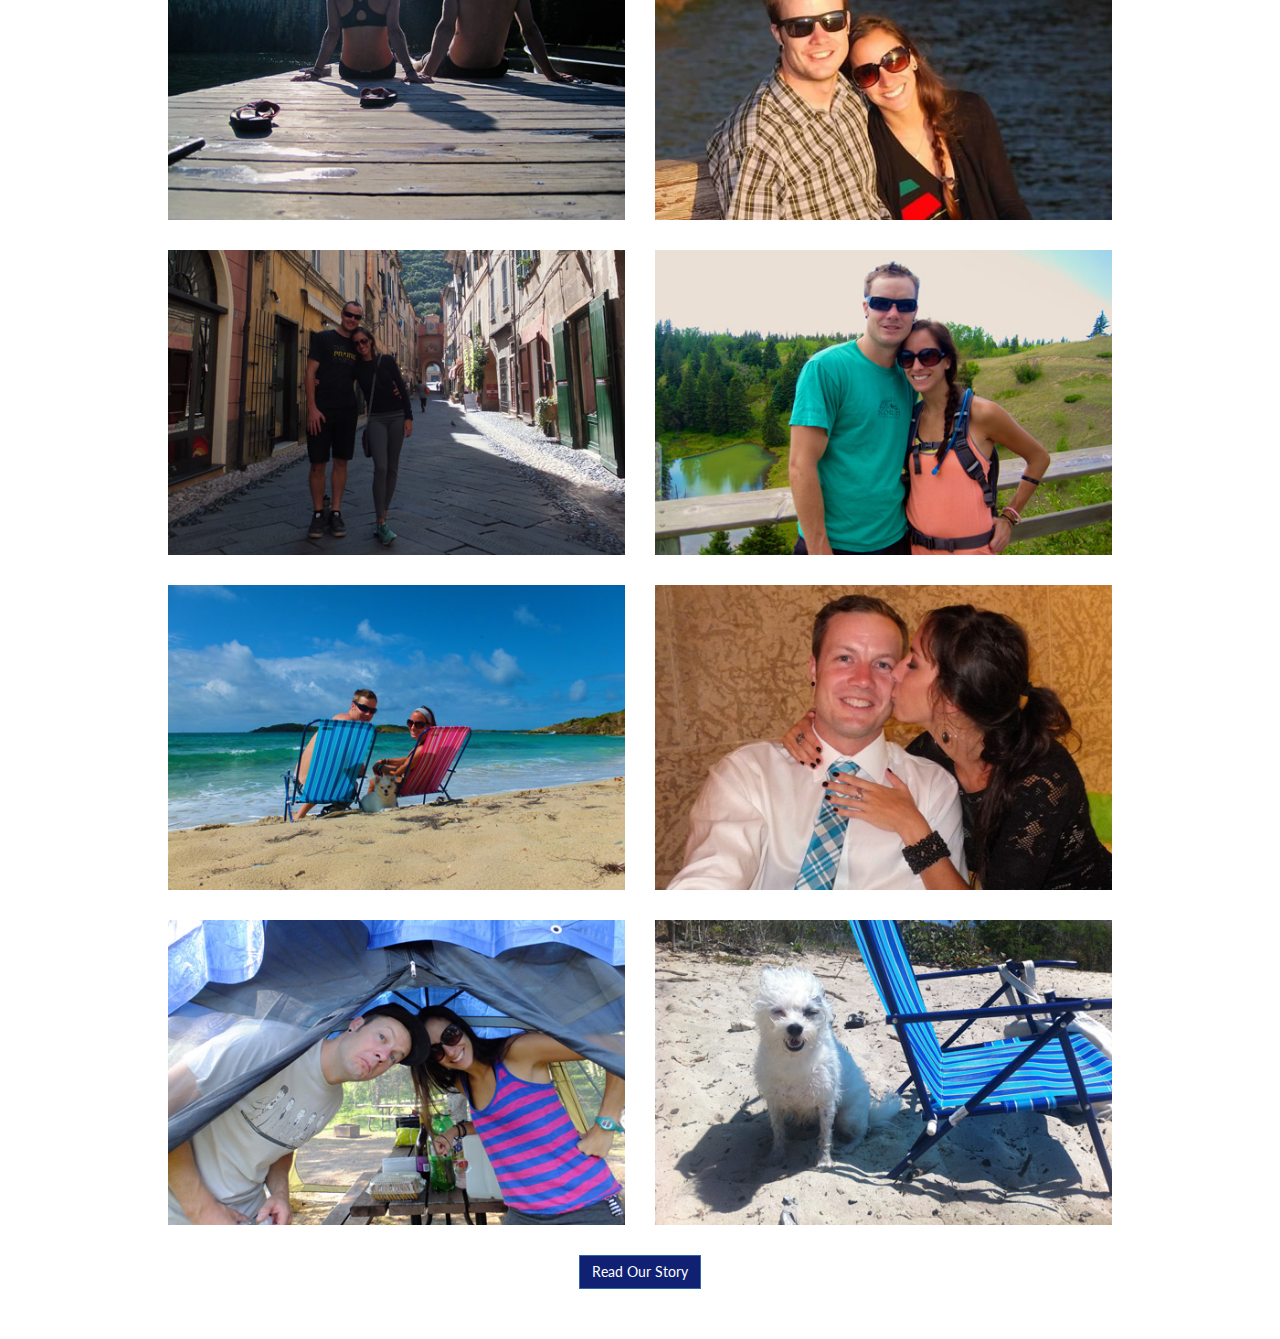
==== commit 73e3f4e7: "Clearfix" ====
--- a/index.html
+++ b/index.html
@@ -107,6 +107,7 @@
                                 <a href="wedding-party.html" class="btn btn-primary">Meet Our Friends</a>
                             </div>
                         </div>
+                        <div class="clearfix visible-sm"></div>
                         <div class="col-md-3 col-sm-6">
                             <div class="service-item">
                                 <a href="location.html">
@@ -133,7 +134,7 @@
                                 <h4>
                                     <strong>RSVP</strong>
                                 </h4>
-                                <p>Please use our online form to RSVP.</p>
+                                <p>Are you coming? Fill out our online form and let us know.</p>
                                 <a href="rsvp.html" class="btn btn-primary">RSVP Now</a>
                             </div>
                         </div>
--- a/css/stylish-portfolio.css
+++ b/css/stylish-portfolio.css
@@ -27,6 +27,14 @@
     color:  white;
 }
 
+#services h4 {
+    color: #102072;
+}
+
+#about h3 {
+    color: #102072;
+}
+
 .text-vertical-center {
     display: table-cell;
     text-align: center;
@@ -46,7 +54,7 @@
 
 .bg-light {
     background-color: #cddfe3;
-    color: #666;
+    color: #333;
 }
 
 .text-primary {
@@ -81,14 +89,14 @@
 .btn-light {
     border-radius: 0;
     background-color: #cddfe3;
-    color: #666;
+    color: #333;
 }
 
 .btn-light:hover,
 .btn-light:focus,
 .btn-light:active {
     color: #333;
-    background-color: rgba(255,255,255,0.8);
+    background-color: #fff;
 }
 
 /* Custom Horizontal Rule */
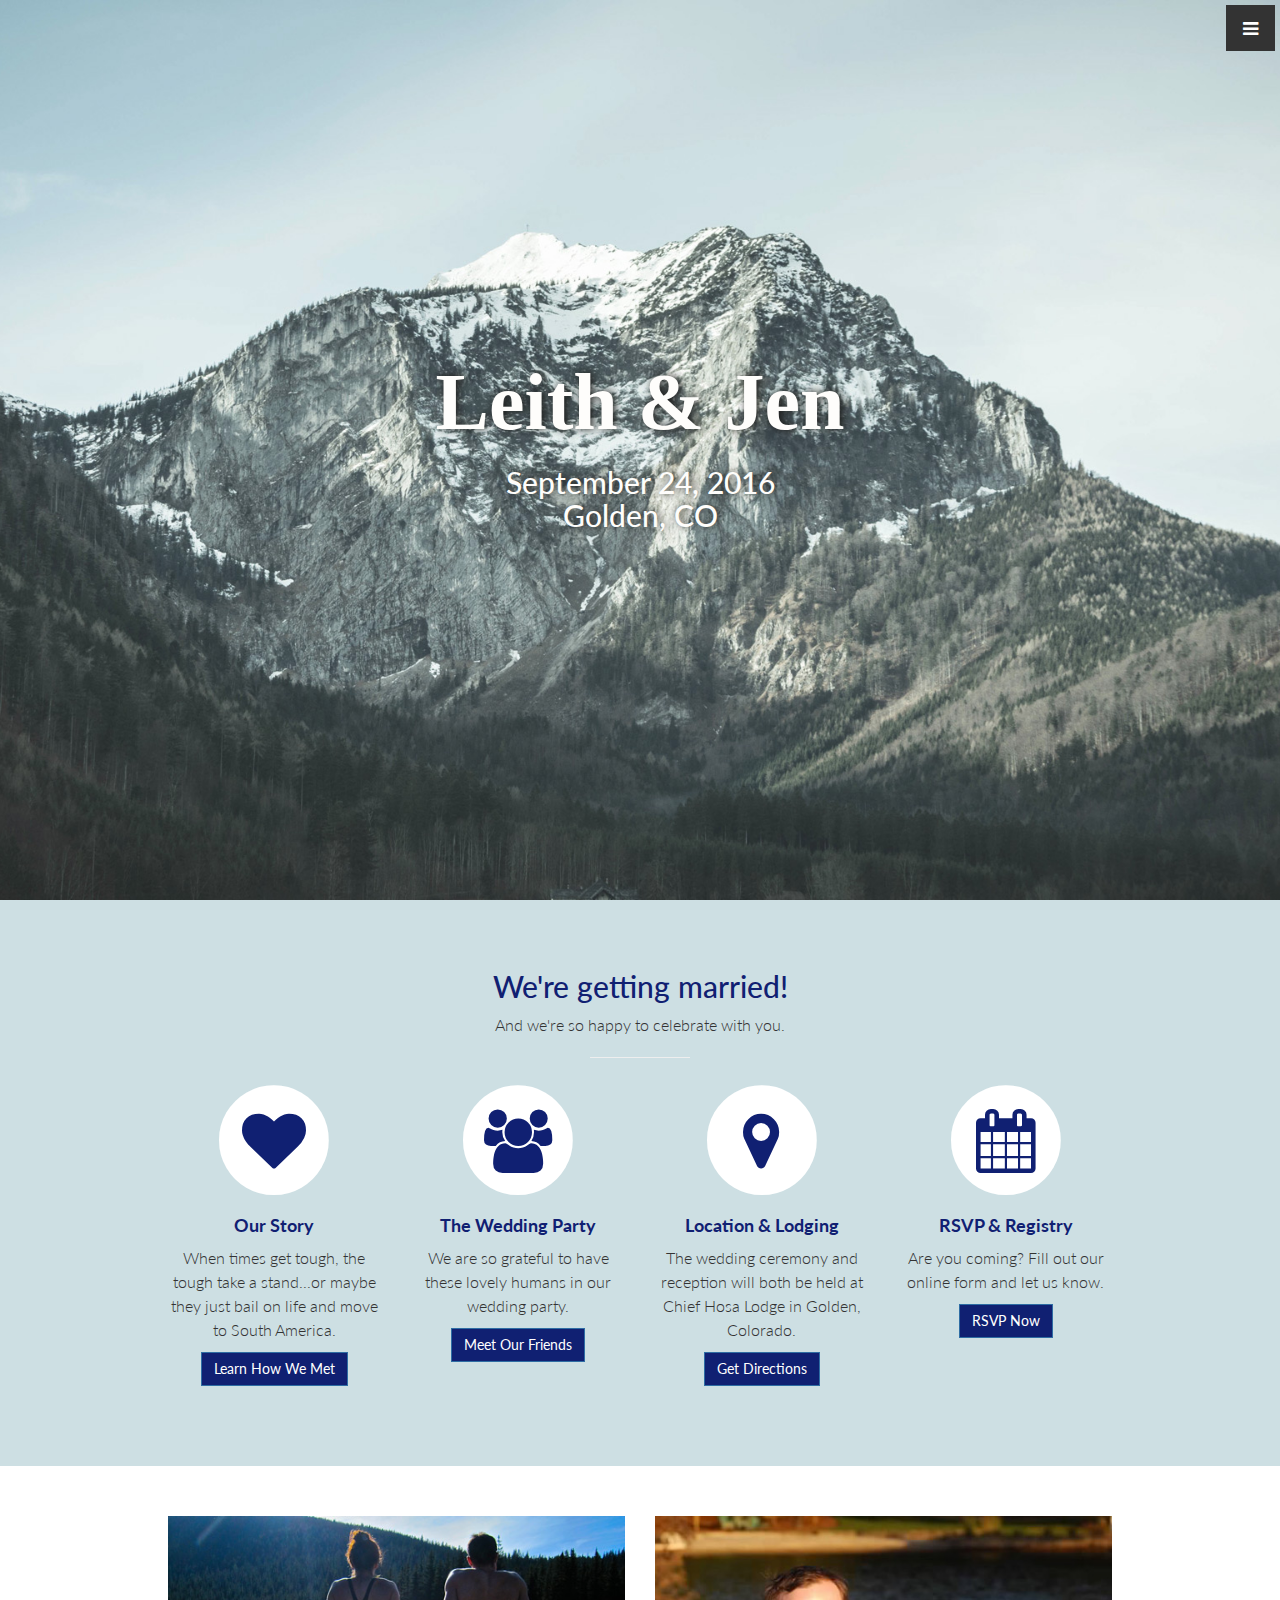
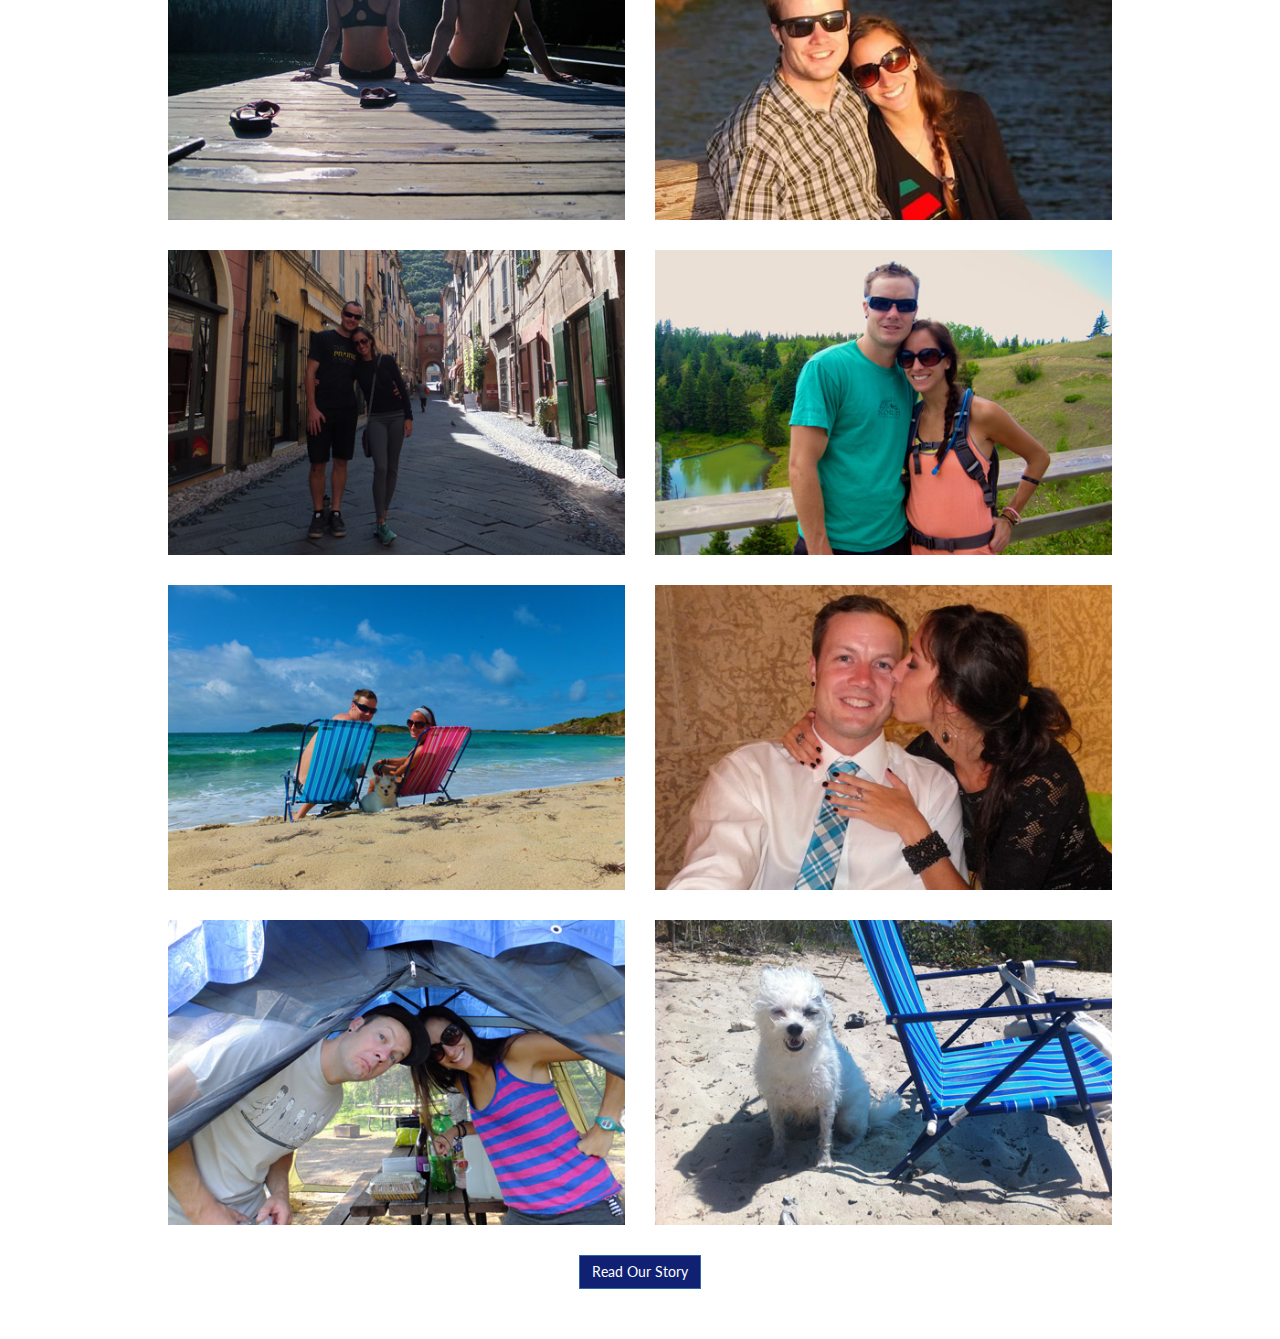
==== commit f389abb2: "Registry and Lodging Updates" ====
--- a/index.html
+++ b/index.html
@@ -53,7 +53,7 @@
                 <a href="location.html" onclick = $("#menu-close").click(); >Location &amp; Lodging</a>
             </li>
             <li>
-                <a href="rsvp.html" onclick = $("#menu-close").click(); >RSVP</a>
+                <a href="rsvp.html" onclick = $("#menu-close").click(); >RSVP &amp; Registry</a>
             </li>
         </ul>
     </nav>
@@ -132,7 +132,7 @@
                                     </span>
                                 </a>
                                 <h4>
-                                    <strong>RSVP</strong>
+                                    <strong>RSVP &amp; Registry</strong>
                                 </h4>
                                 <p>Are you coming? Fill out our online form and let us know.</p>
                                 <a href="rsvp.html" class="btn btn-primary">RSVP Now</a>
